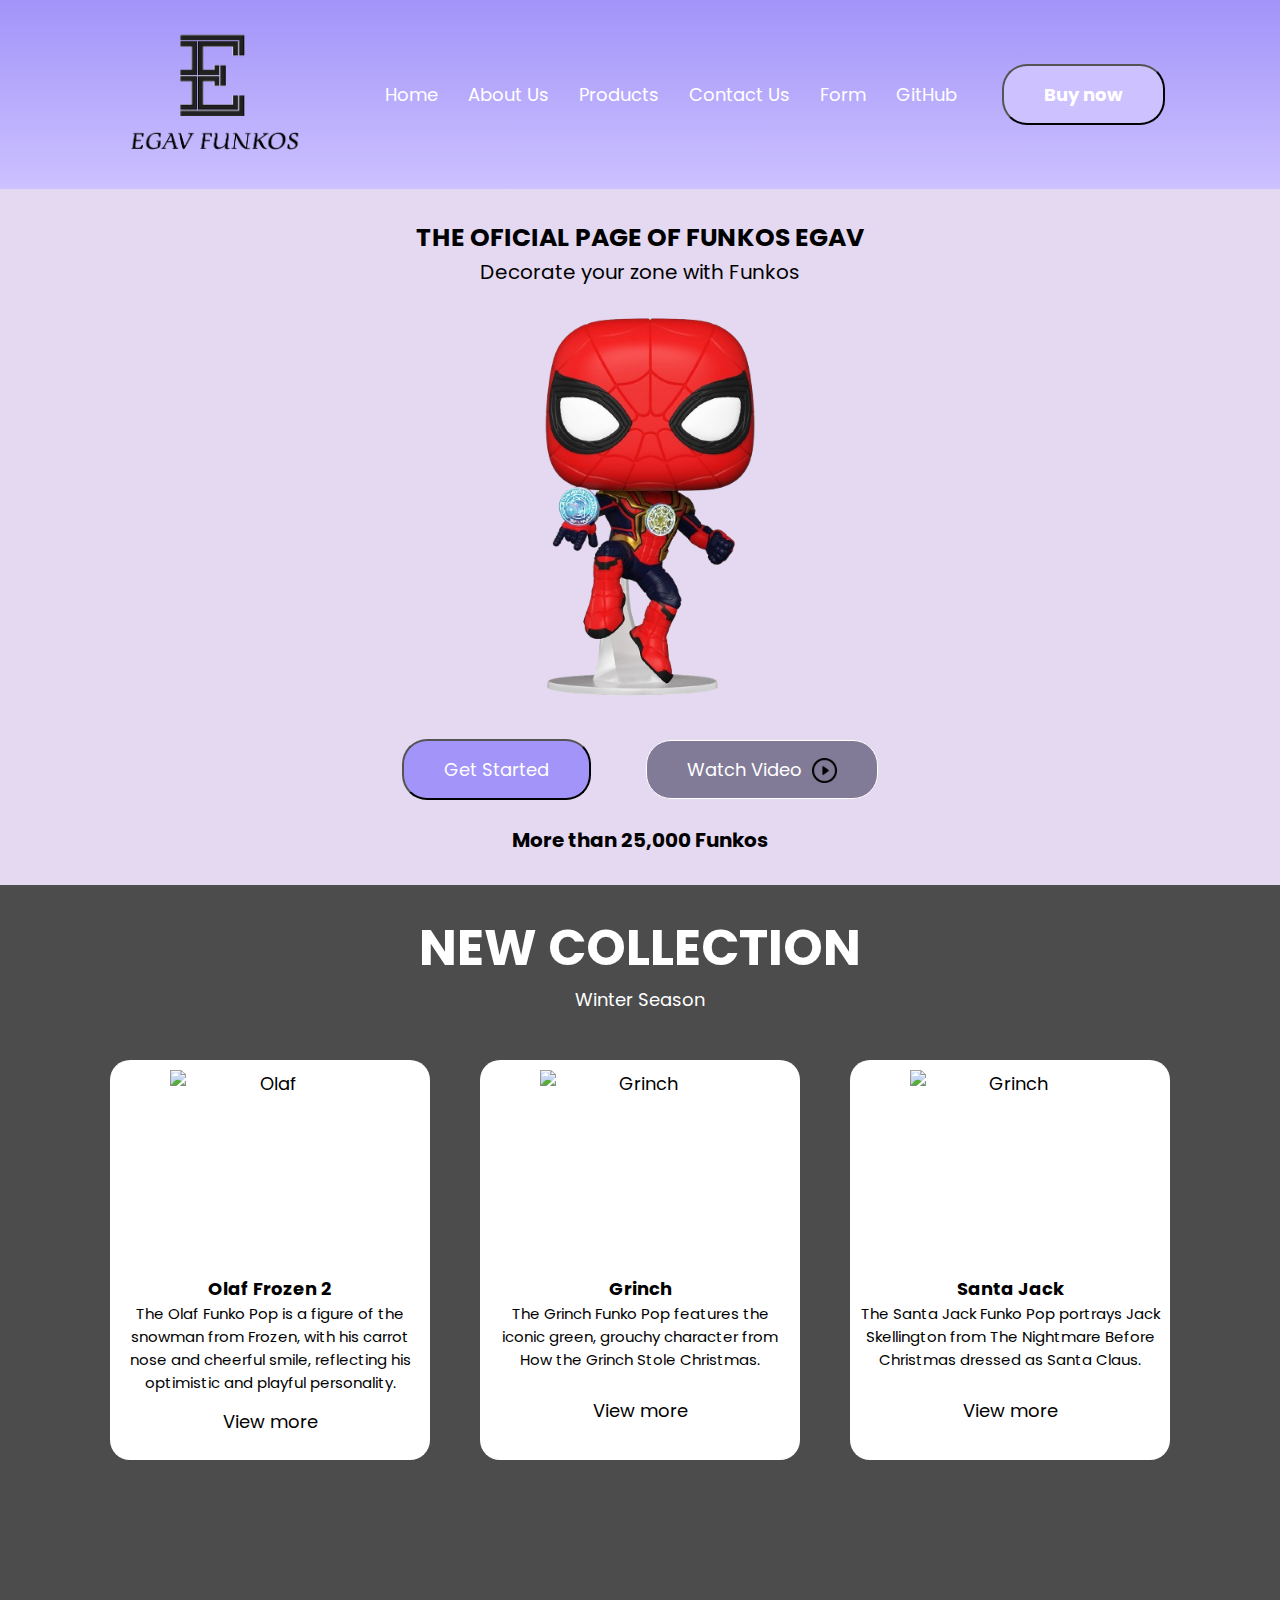
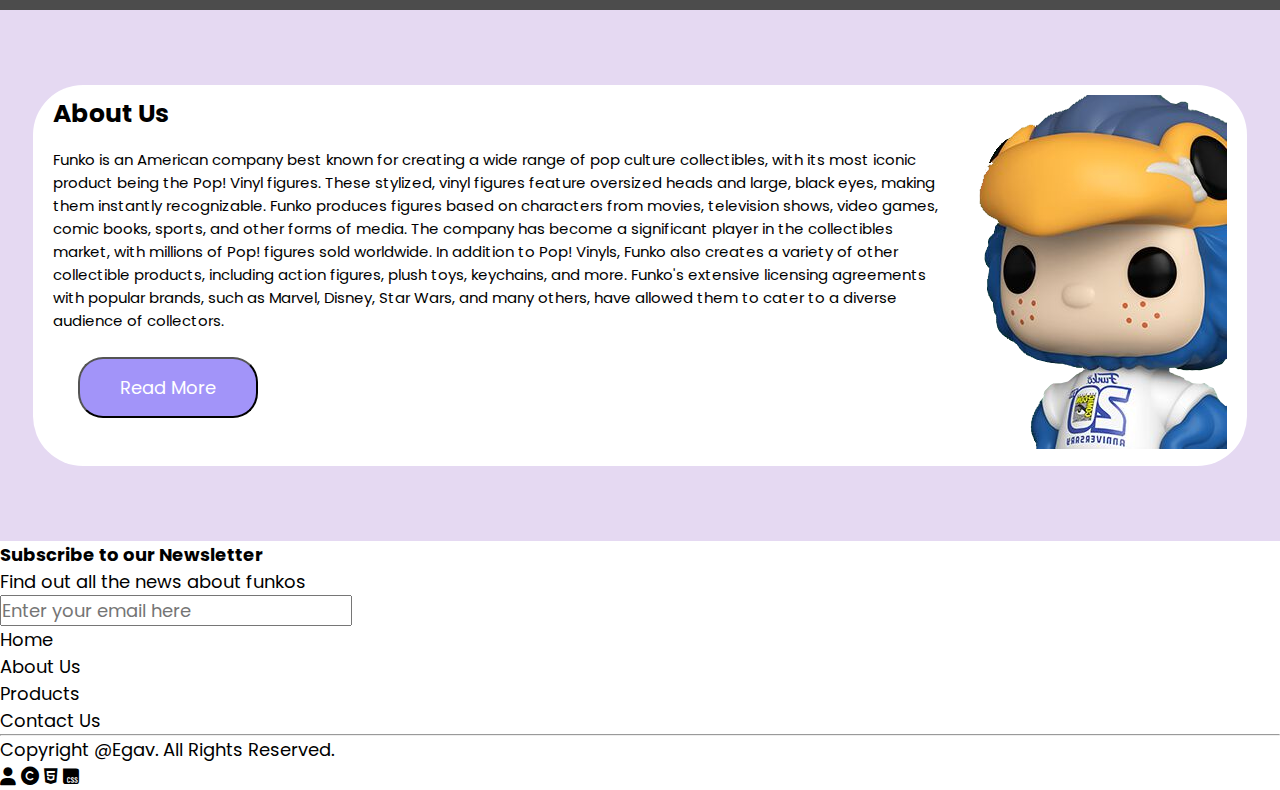
==== index.html @ 6d41daf5 "6ºEntrega" ====
<!DOCTYPE html>
<html lang="en">
<head>
    <meta charset="UTF-8">
    <meta name="viewport" content="width=device-width, initial-scale=1.0">
    <title>Funko Pop</title>
    <link rel="stylesheet" href="css/styles.css">
    <link href="https://fonts.googleapis.com/css2?family=Poppins:wght@100;200;300;400;500;600;700&display=swap" rel="stylesheet">
    <link rel="stylesheet" href="https://cdnjs.cloudflare.com/ajax/libs/font-awesome/6.7.2/css/all.min.css" integrity="sha512-Evv84Mr4kqVGRNSgIGL/F/aIDqQb7xQ2vcrdIwxfjThSH8CSR7PBEakCr51Ck+w+/U6swU2Im1vVX0SVk9ABhg==" crossorigin="anonymous" referrerpolicy="no-referrer"/>
</head>
<body>
    <nav id="navegador">
        <img src="images/Logo_Egav.png" alt="LogoFunko">
        <div class="indice_derecha">
            <li class="sections white">
                <a href="#cabecera">
                  <span>Home</span>
                  <span>
                    <i class="fa-solid fa-house violet"></i>
                  </span>
                </a>
            </li>
            
            <li class="sections white">
                <a href="#2">
                  <span>About Us</span>
                  <span>
                    <i class="fa-solid fa-users violet"></i>
                  </span>
                </a>
            </li>

            <li class="sections">
                <a href="products.html">
                  <span>Products</span>
                  <span>
                    <i class="fa-brands fa-product-hunt violet"></i>
                  </span>
                </a>
            </li>

            <li class="sections">
                <a href="#4">
                  <span>Contact Us</span>
                  <span>
                    <i class="fa-solid fa-envelope violet"></i>
                  </span>
                </a>
            </li>

            <li class="sections">
                <a href="form.html">
                  <span>Form</span>
                  <span>
                    <i class="fa-solid fa-users violet"></i>
                  </span>
                </a>
            </li>
            
            <li class="sections">
                <a href="https://github.com/ItsBrian491" target="_blank">
                  <span>GitHub</span>
                  <span>
                    <i class="fa-brands fa-github violet"></i>
                  </span>
                </a>
            </li>

            <a href="https://funko.com/" target="_blank">
                <button>Buy now</button>
            </a>
        </div>
    </nav>
    
    <header id="cabecera">
        <h1>THE OFICIAL PAGE OF FUNKOS EGAV</h1>
        <p>Decorate your zone with Funkos</p>
        <img  class="spiderman" src="images/spiderman.png" alt="spiderman">
        <br>
        <button class="btn1">Get Started</button>
        <a href="https://www.youtube.com/watch?v=dHX5CDsuHPo" target="_blank">
        <button class="btn2">
            Watch Video<img src="images/Play_Buttom.png" alt="Play_Buttom">
        </button>
        </a>
        <h2>More than 25,000 Funkos</h2>
    </header>

    <article class="articulo">
        <div class="text_center">
            <h2>NEW COLLECTION</h2>
            <p>Winter Season</p>
        </div>

        <div class="allFunkos">
            <div class="funkos">
                <img src="images/olaf.png" alt="Olaf">
                <h3>Olaf Frozen 2</h3>
                <p class="description">
                    The Olaf Funko Pop is a figure of the snowman 
                    from Frozen, with his carrot nose and cheerful 
                    smile, reflecting his optimistic and playful 
                    personality.
                </p>
                <p class="view_more">View more</p>
            </div>
            <div class="funkos">
                <img src="images/grinch.png" alt="Grinch">
                <h3>Grinch</h3>
                <p class="description">
                    The Grinch Funko Pop features the iconic green, 
                    grouchy character from How the Grinch Stole 
                    Christmas.
                </p>
                <p class="view_more">View more</p>
            </div>
            <div class="funkos">
                <img src="images/santa_jack.png" alt="Grinch">
                <h3>Santa Jack</h3>
                <p class="description">
                    The Santa Jack Funko Pop portrays Jack Skellington 
                    from The Nightmare Before Christmas dressed as Santa Claus.
                </p>
                <p class="view_more">View more</p>
            </div>
        </div>
        <video muted autoplay loop id="background-video">
            <source src="images/Funko Fusion - Official Teaser Trailer.mp4" 
            type="video/mp4">
            Tu navegador no es compatible con este vídeo
        </video>
        <div class="dark"></div>
    </article>

    <article class="about_us" id="2">
        <div class="background">
            <div class="about_us_left">
                <h2>About Us</h2>
                <p>
                    Funko is an American company best known for creating a
                    wide range of pop culture collectibles, with its 
                    most iconic product being the Pop! Vinyl figures. 
                    These stylized, vinyl figures feature oversized 
                    heads and large, black eyes, making them instantly
                    recognizable. Funko produces figures based on 
                    characters from movies, television shows, video 
                    games, comic books, sports, and other forms of 
                    media. The company has become a significant player 
                    in the collectibles market, with millions of Pop! 
                    figures sold worldwide. In addition to Pop! Vinyls, 
                    Funko also creates a variety of other collectible 
                    products, including action figures, plush toys, 
                    keychains, and more. Funko's extensive licensing 
                    agreements with popular brands, such as Marvel, 
                    Disney, Star Wars, and many others, have allowed 
                    them to cater to a diverse audience of collectors.
                </p>

                <a href="https://funko.com/funko-about-us/funko-about-us-landing.html" target="_blank">
                    <button class="btn1">Read More</button>
                </a>
            </div>

            <div class="about_us_right">
                <img src="images/funko1.png">
            </div>
        
    </article>

    <footer>
        <h2>Subscribe to our Newsletter</h2>
        <p>Find out all the news about funkos</p>
        <form>
            <input type="email" placeholder="Enter your email here">
        </form>
        <div>
            <li>Home</li>
            <li>About Us</li>
            <li>Products</li>
            <li>Contact Us</li>
        </div>
        <hr>
        <p>Copyright @Egav. All Rights Reserved.</p>
        <i class="fa-solid fa-user"></i>
        
        <i class="fa-solid fa-copyright"></i>
        <i class="fa-brands fa-html5"></i>
        <i class="fa-brands fa-css"></i>
        
        
    </footer>
</body>
</html>

<!--https://webdesign.tutsplus.com/es/how-to-create-different-css-hover-effects-from-scratch--cms-34222t-->
---- css/styles.css ----
*{
    margin: 0;
    padding: 0;
    box-sizing: border-box;
    font-family: 'Poppins', sans-serif;
    font-size: 18px;
}

html {
    scroll-behavior: smooth;
}


#navegador {
    display: flex;
    align-items: center;
    justify-content: space-between;
    background: linear-gradient(#A294F9, #CDC1FF);
    width: 100%;
    padding: 15px;
    color: white;
}

.violet {
    color: #7b69f3;
}

#navegador a span:first-child {
    display: inline-block;
    padding: 5px;
  }

#navegador a {
    display: block;
    position: relative;
    overflow: hidden;
    color: white;
    }

#navegador a span:last-child {
    position: absolute;
    top: 0;
    right: 0;
    bottom: 0;
    left: 0;
    display: flex;
    align-items: center;
    justify-content: center;
    transform: translateY(-100%);
  }

#navegador a span {
  transition: transform 0.4s ease-out;
}

#navegador a:hover span:first-child {
  transform: translateY(100%);
}

#navegador a:hover span:last-child {
  transform: none;
}

.sections{
    margin-right: 20px;  
}

li:hover {
    color: #E5D9F2;
    cursor: pointer;
}

nav div button {
    color: white;
    background-color: #CDC1FF;
    padding: 15px 40px;
    border-radius: 25px;
    margin-left: 20px;
    font-weight: bold;
}

nav div button:hover{
    background: none;
    cursor: pointer;
}

#navegador img {
    width: 200px;
    margin-left: 100px;
}

.indice_derecha {
    display: flex;
    margin-right: 100px;
    list-style: none;
    align-items: center;
}

.indice_derecha li {
    margin-right: 20px;
}

.indice_derecha li:last-child {
    margin-right: 0px;
}

#cabecera {
    padding-top: 30px;
    padding-bottom: 30px;
    text-align: center;
    background: #E5D9F2;
}

#cabecera h1 {
    font-size: 25px;
    font-weight: bold;
}

#cabecera p {
    font-size: 20px;
}

.spiderman {
    width: 400px;
    margin-top: 20px;
}

.btn1 {
    text-align: center;
    color:white;
    background-color: #A294F9;
    padding: 15px 40px;
    border-radius: 25px;
    margin: 25px;
}

.btn2 {
    text-align: center;
    color:white;
    background: none;
    padding: 15px 40px;
    border-radius: 25px;
    margin: 25px;
    border: 1px solid white;
    background-color: #2f2b498a;
}

.btn2 img {
    width: 25px;
    margin-left: 10px;
    vertical-align: middle;
}

.btn1:hover {
    background: none;
    cursor: pointer;
}

.btn2:hover {
    cursor: pointer;
    background: #A294F9;
}

#cabecera h2 {
    font-size: 20px;
}

.articulo {
    padding-top: 150px;
    padding-bottom: 150px;
    position: relative;
    width: 100%;
    height: 100%;
}

.text_center {
    text-align: center;
    margin-top: 25px;
    color: white;
    position: absolute;
    top: 0;
    right: 0;
    left: 0;
}

.articulo div:first-child h2 {
    font-size: 50px;
}

.allFunkos {
    margin-top: 25px;
    display: flex;
    justify-content: center;
    flex-wrap: wrap;
    align-items: center;
    font-size: 10px;
    text-align: center;
    gap: 50px;
    width: 100%;
}

.funkos {
    display: flex;
    flex-direction: column;
    justify-content: center;
    align-items: center;
    text-align: center;
    background-color: white;
    padding: 10px;
    border-radius: 20px;
    height: 400px;
}

.funkos img {
    width: 200px;
    height: 175px;
    margin-bottom: 30px;
}

.description {
    font-size: 15px;
    width: 300px;
}

#background-video {
    position: absolute;
    top: 0;
    left: 0;
    width: 100%;
    height: 100%;
    object-fit: cover;
    z-index: -1;
}

.dark {
    position: absolute;
    top: 0;
    left: 0;
    z-index: -2px;
    width: 100%;
    height: 100%;
    background-color: rgba(0, 0, 0, 0.7);
    z-index: -1;
}

.view_more {
    margin: auto;
}

.about_us {
    background-color: #E5D9F2;
    padding-top: 75px;
    padding-bottom: 75px;  
    display: flex;
    justify-content: center;
    align-items: center;
}

.background {
    display: flex;
    position: relative;
    background-color: white;
    padding-top: 10px;
    padding-right: 20px;
    padding-left: 20px;
    padding-bottom: 10px;
    border-radius: 50px;
}

.about_us_left {
    width: 900px;
    margin-right: 20px;
}

.about_us_left h2 {
    font-size: 25px;
    margin-bottom: 15px;
}

.about_us_left p {
    font-size: 15px;
}

.about_us_right {
   
}

@media screen and (max-width: 1200px) {
    
    *{
        font-size: 16px;
    }
    #navegador { 
        display: flex;
        flex-direction: column;
        align-items: center;
        justify-content: center;
        width: 100%;
    }

    #navegador img {
        margin-left: 0;
    }

    #navegador li {
        text-align: center;
    }

    .indice_derecha {
        margin-right: 0;
    }

    nav div button {
        padding: 15px 30px;
        margin-left: 15px;
        font-weight: bold;
    }

    #cabecera h1 {
        font-size: 20px;
    }

    #cabecera p {
        font-size: 18px;
    }
    
    .spiderman {
        width: 350px;
    }

    .btn1 {
        padding: 15px 30px;
        border-radius: 25px;
        font-size: 14px;
    }
    
    .btn2 {
        padding: 15px 30px;
        border-radius: 25px;
        font-size: 14px;
        
    }
    
    .btn2 img {
        width: 20px;
    }

    #cabecera h2 {
        font-size: 18px;
    }

    .articulo {
        padding-top: 150px;
        padding-bottom: 150px;
        position: relative;
        width: 100%;
        height: 100%;
    }
    
    .text_center {
        text-align: center;
        margin-top: 40px;
        color: white;
        position: absolute;
        top: 0;
        right: 0;
        left: 0;
    }
    
    .articulo div:first-child h2 {
        font-size: 40px;
    }
    
    
    .allFunkos {
        margin-top: 25px;
        gap: 50px;
        width: 100%;
    }
    
    .funkos img {
        width: 175px;
        height: 150px;
        margin-bottom: 30px;
    }
    
    .description {
        font-size: 13px;
        width: 300px;
    }

    .articulo h3 {
        font-size: 13px;
    }
    
  }

@media screen and (max-width: 600px) {
    *{
        font-size: 14px;
    } 

    #navegador img {
        margin-left: 0;
    }

    .indice_derecha {
        display: flex;
        flex-direction: column;
        align-items: center;
        text-align: center;
        width: 100%;
    }

    .indice_derecha li {
        margin-right: 0;
        margin-bottom: 10px;
    }

    nav div button {
        padding: 15px 25px;
        margin-left: 0;
        margin-top: 5px;
        font-weight: bold;
    }

    #cabecera h1 {
        font-size: 18px;
    }

    #cabecera p {
        font-size: 16px;
    }
    
    .spiderman {
        width: 300px;
    }

    .btn1 {
        padding: 15px 25px;
        border-radius: 25px;
        font-size: 13px;
    }
    
    .btn2 {
        padding: 15px 25px;
        border-radius: 25px;
        font-size: 13px;
        
    }
    
    .btn2 img {
        width: 18px;
    }

    #cabecera h2 {
        font-size: 16px;
    }

    .description {
        font-size: 12px;
        width: 300px;
    }

    .articulo h3 {
        font-size: 12px;
    }

    .articulo div:first-child h2 {
        font-size: 30px;
    }
   }
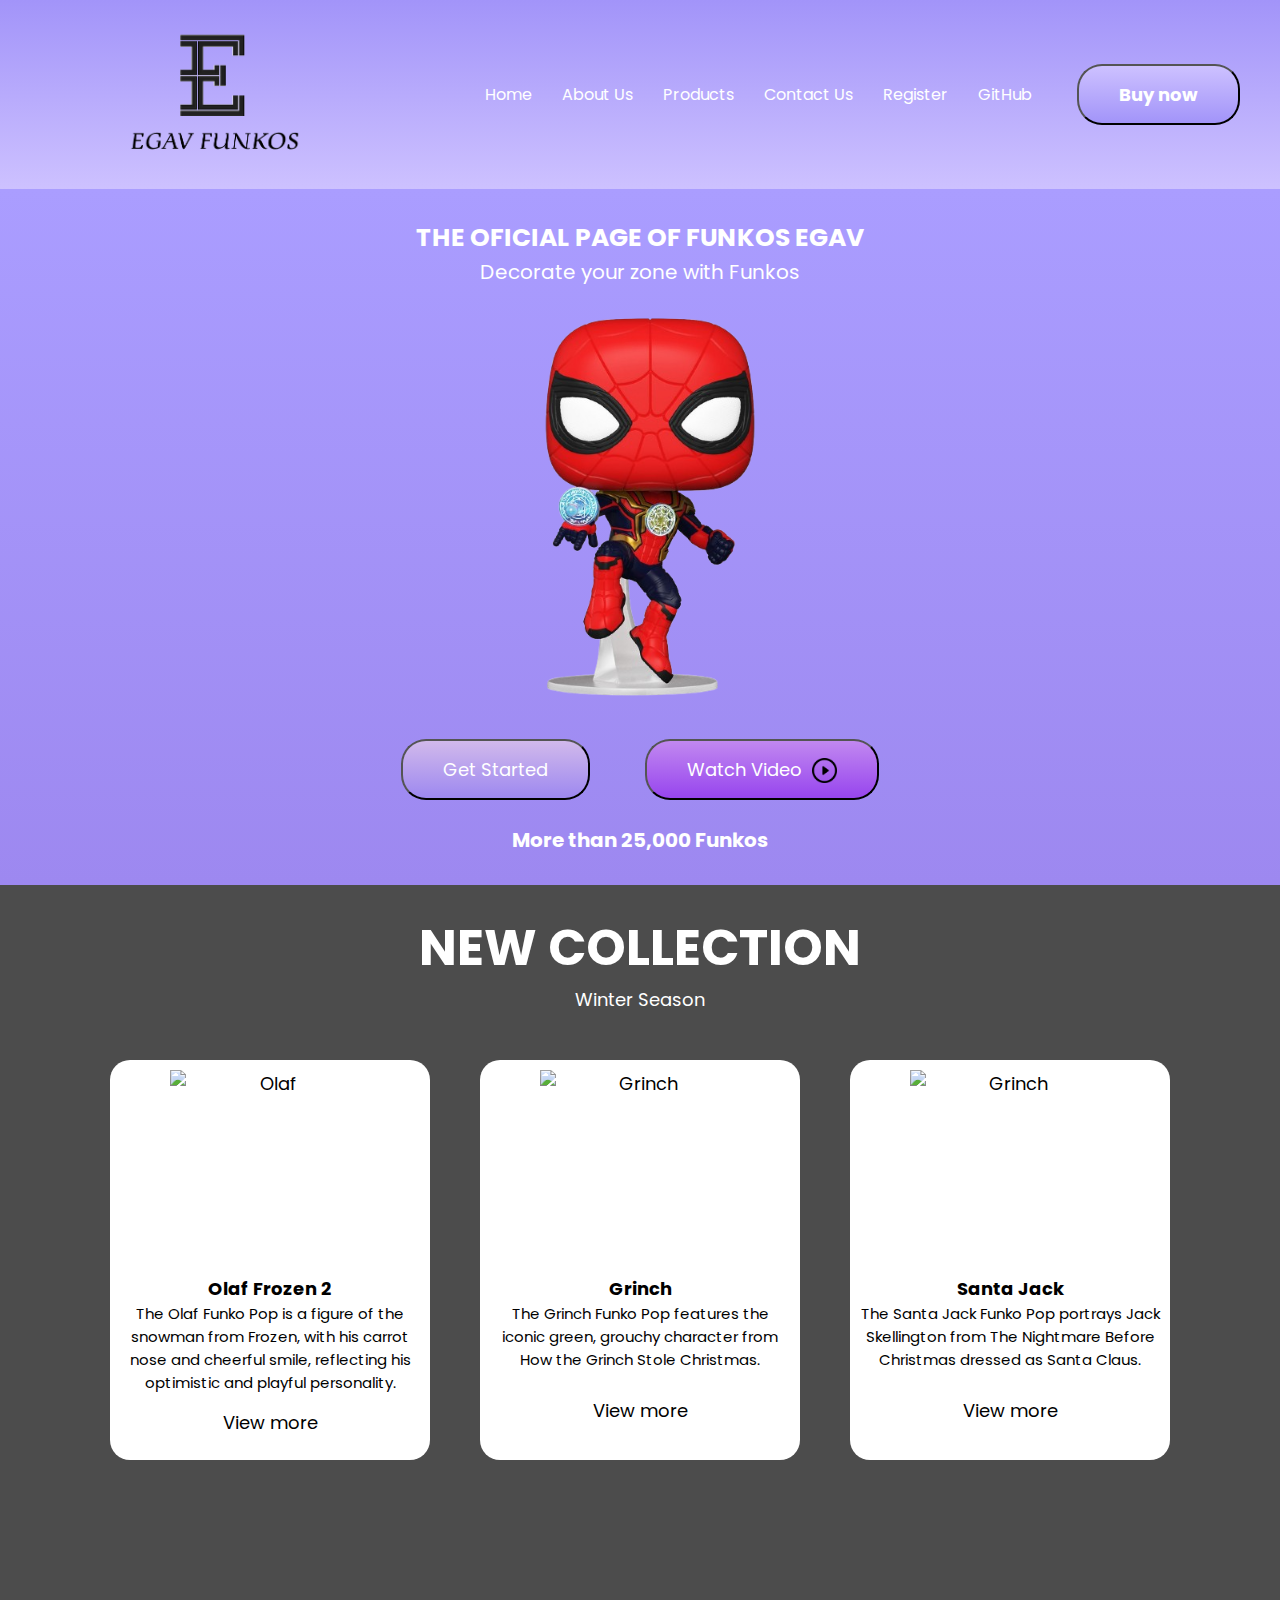
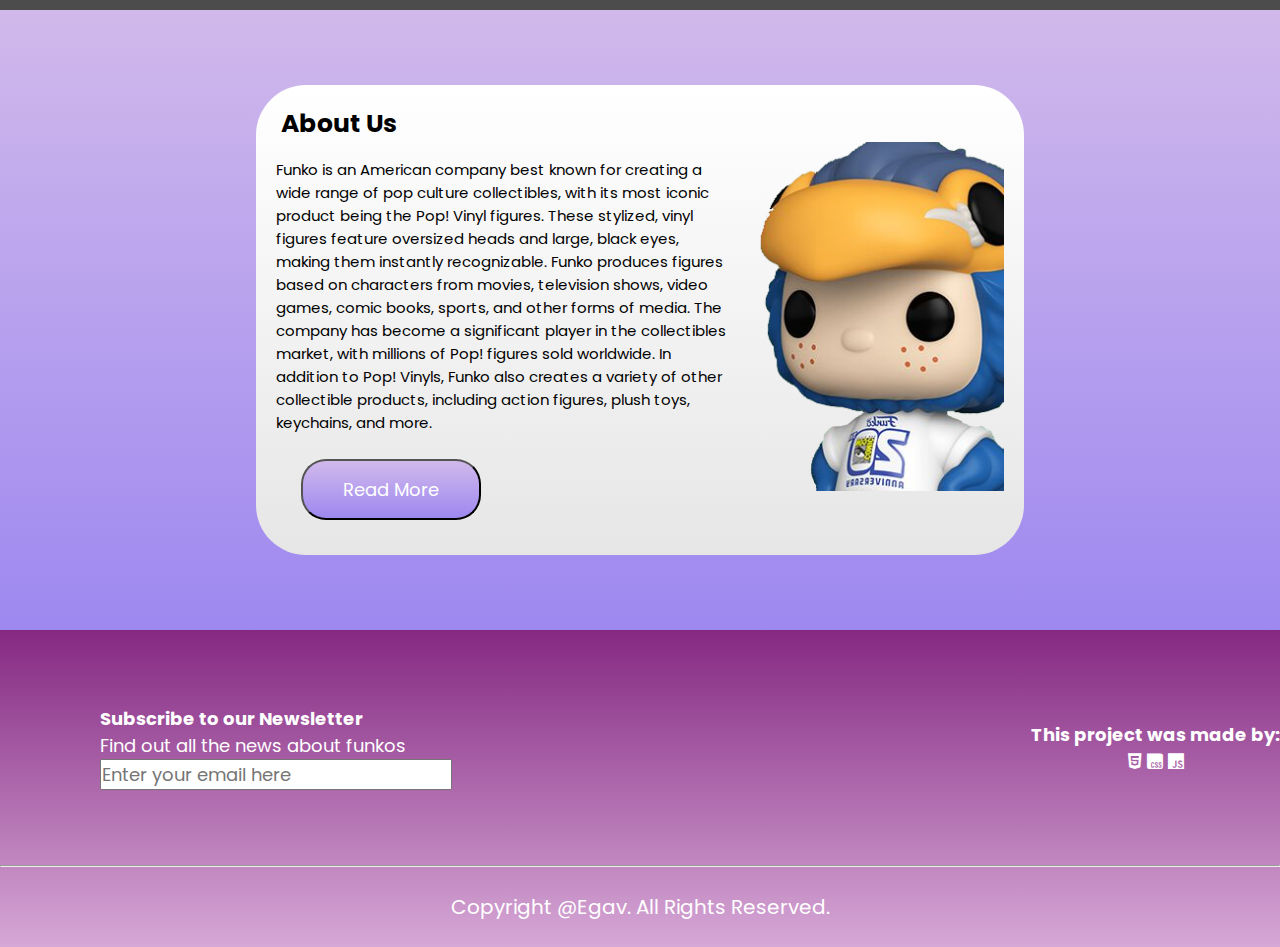
==== commit 926e1423: "8º Entrega" ====
--- a/index.html
+++ b/index.html
@@ -21,7 +21,7 @@
                 </a>
             </li>
             
-            <li class="sections white">
+            <li class="sections">
                 <a href="#2">
                   <span>About Us</span>
                   <span>
@@ -50,7 +50,7 @@
 
             <li class="sections">
                 <a href="form.html">
-                  <span>Form</span>
+                  <span>Register</span>
                   <span>
                     <i class="fa-solid fa-users violet"></i>
                   </span>
@@ -150,10 +150,7 @@
                     figures sold worldwide. In addition to Pop! Vinyls, 
                     Funko also creates a variety of other collectible 
                     products, including action figures, plush toys, 
-                    keychains, and more. Funko's extensive licensing 
-                    agreements with popular brands, such as Marvel, 
-                    Disney, Star Wars, and many others, have allowed 
-                    them to cater to a diverse audience of collectors.
+                    keychains, and more.
                 </p>
 
                 <a href="https://funko.com/funko-about-us/funko-about-us-landing.html" target="_blank">
@@ -163,33 +160,35 @@
 
             <div class="about_us_right">
                 <img src="images/funko1.png">
-            </div>
+            </div>   
+    </article>
+
+    <article class="ownFunko">
         
     </article>
 
-    <footer>
-        <h2>Subscribe to our Newsletter</h2>
-        <p>Find out all the news about funkos</p>
-        <form>
-            <input type="email" placeholder="Enter your email here">
-        </form>
-        <div>
-            <li>Home</li>
-            <li>About Us</li>
-            <li>Products</li>
-            <li>Contact Us</li>
+    <footer id="pie_pagina">
+        <div class="newsletter">
+            <div class="pie_pagina_izquierda">
+                <h2>Subscribe to our Newsletter</h2>
+                <p>Find out all the news about funkos</p>
+                <form>
+                    <input type="email" placeholder="Enter your email here">
+                </form>
+            </div>
+            <div>
+                <h1>This project was made by:</h1>
+                <div class="icons">
+                    <i class="fa-brands fa-html5"></i>
+                    <i class="fa-brands fa-css"></i>
+                    <i class="fa-brands fa-js"></i>
+                </div>
+                
+            </div>
         </div>
         <hr>
-        <p>Copyright @Egav. All Rights Reserved.</p>
-        <i class="fa-solid fa-user"></i>
-        
-        <i class="fa-solid fa-copyright"></i>
-        <i class="fa-brands fa-html5"></i>
-        <i class="fa-brands fa-css"></i>
-        
-        
+        <p class="copy">Copyright @Egav. All Rights Reserved.</p>
     </footer>
+    <script src="js/script.js"></script>
 </body>
 </html>
-
-<!--https://webdesign.tutsplus.com/es/how-to-create-different-css-hover-effects-from-scratch--cms-34222t-->--- a/css/styles.css
+++ b/css/styles.css
@@ -21,6 +21,10 @@
     color: white;
 }
 
+#navegador span{
+    font-size: 16px;
+}
+
 .violet {
     color: #7b69f3;
 }
@@ -66,13 +70,14 @@
 }
 
 li:hover {
-    color: #E5D9F2;
+    color: #A294F9;
     cursor: pointer;
+    
 }
 
 nav div button {
     color: white;
-    background-color: #CDC1FF;
+    background: linear-gradient(#CDC1FF, #A294F9);
     padding: 15px 40px;
     border-radius: 25px;
     margin-left: 20px;
@@ -91,7 +96,7 @@
 
 .indice_derecha {
     display: flex;
-    margin-right: 100px;
+    margin-right: 25px;
     list-style: none;
     align-items: center;
 }
@@ -106,9 +111,10 @@
 
 #cabecera {
     padding-top: 30px;
+    color: white;
     padding-bottom: 30px;
     text-align: center;
-    background: #E5D9F2;
+    background: linear-gradient(#aa9dff, #9d88f0);
 }
 
 #cabecera h1 {
@@ -128,7 +134,7 @@
 .btn1 {
     text-align: center;
     color:white;
-    background-color: #A294F9;
+    background: linear-gradient(#d1b9eb, #9d88f0);
     padding: 15px 40px;
     border-radius: 25px;
     margin: 25px;
@@ -137,12 +143,10 @@
 .btn2 {
     text-align: center;
     color:white;
-    background: none;
     padding: 15px 40px;
     border-radius: 25px;
     margin: 25px;
-    border: 1px solid white;
-    background-color: #2f2b498a;
+    background: linear-gradient(#c188f0, #9745ee);
 }
 
 .btn2 img {
@@ -152,7 +156,7 @@
 }
 
 .btn1:hover {
-    background: none;
+    background: linear-gradient(#9d88f0, #d1b9eb);
     cursor: pointer;
 }
 
@@ -248,41 +252,77 @@
 }
 
 .about_us {
-    background-color: #E5D9F2;
+    background: linear-gradient(#d1b9eb, #9d88f0);
     padding-top: 75px;
     padding-bottom: 75px;  
     display: flex;
     justify-content: center;
     align-items: center;
+    
 }
 
 .background {
     display: flex;
     position: relative;
-    background-color: white;
+    background: linear-gradient(#ffffff, #e6e6e6);
     padding-top: 10px;
     padding-right: 20px;
     padding-left: 20px;
     padding-bottom: 10px;
     border-radius: 50px;
+    justify-content: space-between;
+    width: 60%;
+    align-items: center;
 }
 
 .about_us_left {
-    width: 900px;
+    width: 1000px;
     margin-right: 20px;
 }
 
 .about_us_left h2 {
     font-size: 25px;
     margin-bottom: 15px;
+    margin-top: 10px;
+    margin-left: 5px;
 }
 
 .about_us_left p {
-    font-size: 15px;
-}
-
-.about_us_right {
-   
+    font-size: 15px; 
+}
+
+.about_us img{
+    width: 250px;
+}
+
+#pie_pagina {
+    background: linear-gradient(#852982, #d6a8d6);
+    color: white;
+}
+
+.pie_pagina_izquierda {
+    margin-left: 100px;
+}
+
+.newsletter {
+    padding-top: 75px;
+    padding-bottom: 75px;
+    display: flex;
+    justify-content: space-between;
+    align-items: center;
+}
+
+div .icons {
+    text-align: center;
+}
+
+.copy {
+    padding-top: 25px;
+    padding-bottom: 25px;
+    display:flex;
+    justify-content: center;
+    align-items: center;
+    font-size: 20px;
 }
 
 @media screen and (max-width: 1200px) {
@@ -296,6 +336,11 @@
         align-items: center;
         justify-content: center;
         width: 100%;
+    }
+
+
+    #navegador span {
+        font-size: 14px;
     }
 
     #navegador img {
@@ -392,6 +437,22 @@
     .articulo h3 {
         font-size: 13px;
     }
+
+    .background {
+        width: 80%;
+    }
+
+    .about_us_left h2 {
+        font-size: 20px;
+    }
+    
+    .about_us_left p {
+        font-size: 12px;
+    }
+
+    .about_us img{
+        width: 200px;
+    }
     
   }
 
@@ -469,6 +530,24 @@
     .articulo div:first-child h2 {
         font-size: 30px;
     }
+
+    .background {
+        width: 90%;
+    }
+
+    .about_us_left h2 {
+        font-size: 20px;
+    }
+    
+    .about_us_left p {
+        font-size: 10px;
+    }
+
+    .about_us img{
+        width: 150px;
+    }
+
+
    }
 
 
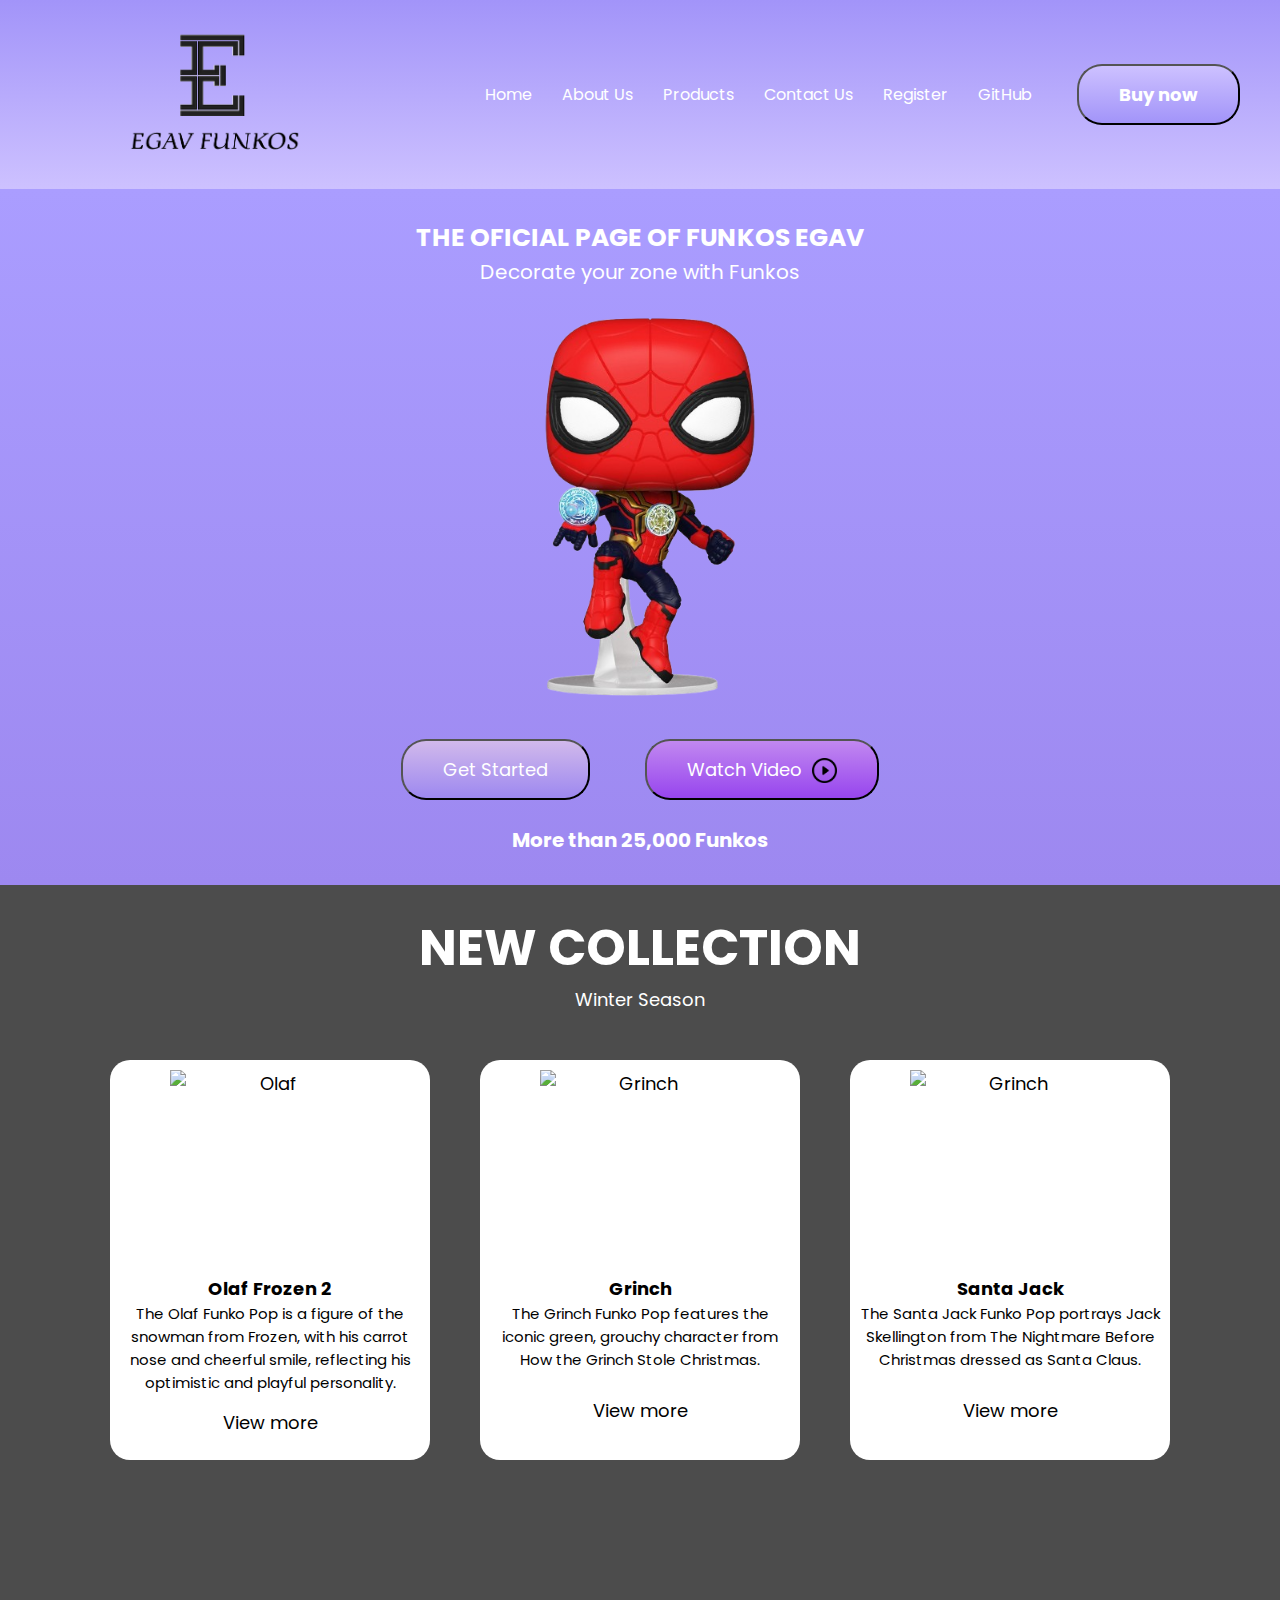
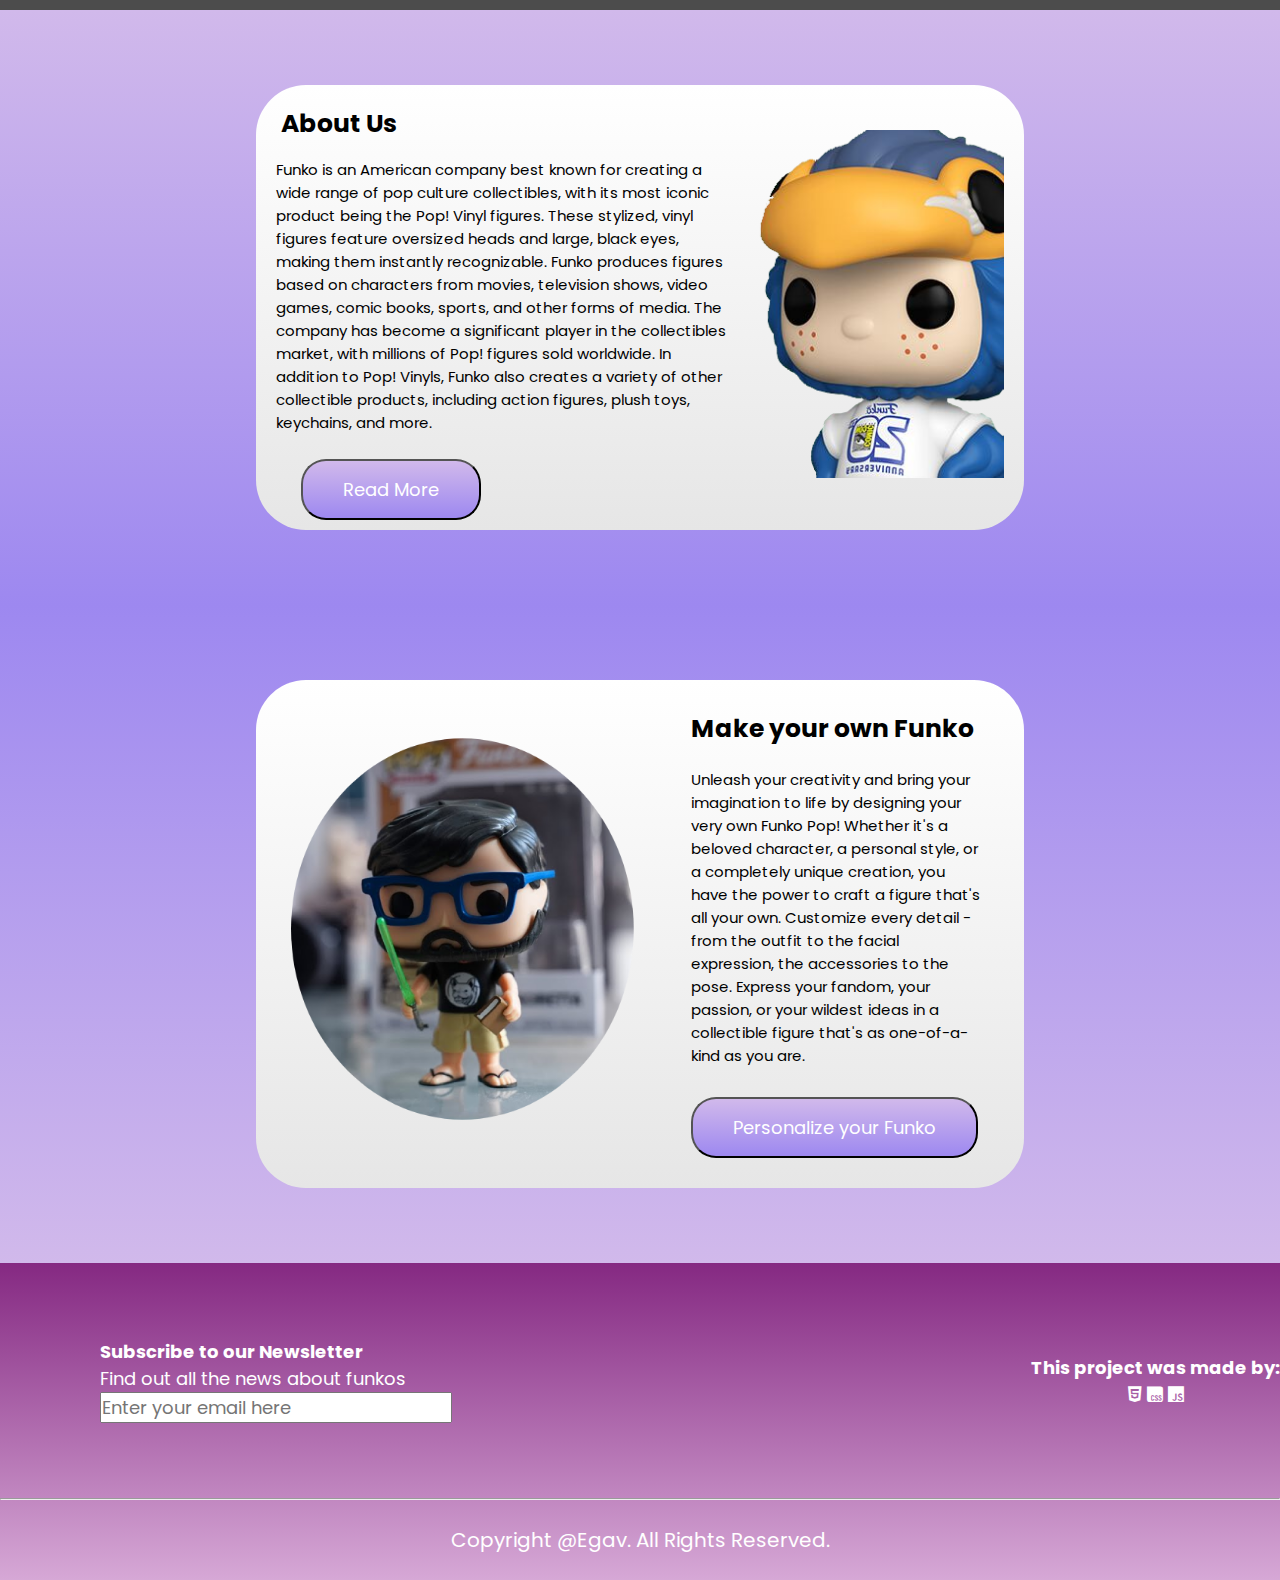
==== commit b2685548: "9º Entrega" ====
--- a/index.html
+++ b/index.html
@@ -153,9 +153,11 @@
                     keychains, and more.
                 </p>
 
-                <a href="https://funko.com/funko-about-us/funko-about-us-landing.html" target="_blank">
-                    <button class="btn1">Read More</button>
-                </a>
+                <div>
+                    <a href="https://funko.com/funko-about-us/funko-about-us-landing.html" target="_blank">
+                        <button class="btn3">Read More</button>
+                    </a>
+                </div>
             </div>
 
             <div class="about_us_right">
@@ -164,7 +166,27 @@
     </article>
 
     <article class="ownFunko">
-        
+        <div class="background">
+
+            <div class="ownFunko_left">
+                <img src="images/ownFunko.png">
+            </div> 
+            
+            <div class="ownFunko_right">
+                <h2>Make your own Funko</h2>
+                <p>
+                    Unleash your creativity and bring your imagination to life by designing your very own Funko Pop! 
+                    Whether it's a beloved character, a personal style, or a completely unique creation, you have the 
+                    power to craft a figure that's all your own. Customize every detail - from the outfit to the facial 
+                    expression, the accessories to the pose. Express your fandom, your passion, or your wildest ideas in 
+                    a collectible figure that's as one-of-a-kind as you are.
+                </p>
+                <div>
+                    <a href="https://funko.com/build-your-custom-pop" target="_blank">
+                        <button class="btn4">Personalize your Funko</button>
+                    </a>
+                </div>
+            </div>          
     </article>
 
     <footer id="pie_pagina">
--- a/css/styles.css
+++ b/css/styles.css
@@ -258,7 +258,6 @@
     display: flex;
     justify-content: center;
     align-items: center;
-    
 }
 
 .background {
@@ -295,6 +294,67 @@
     width: 250px;
 }
 
+.btn3 {
+    margin-top: 25px;
+    margin-left: 25px;
+    text-align: center;
+    color:white;
+    background: linear-gradient(#d1b9eb, #9d88f0);
+    padding: 15px 40px;
+    border-radius: 25px;
+}
+
+.btn3:hover {
+    background: linear-gradient(#9d88f0, #d1b9eb);
+    cursor: pointer;
+}
+
+.ownFunko {
+    background: linear-gradient( #9d88f0,#d1b9eb);
+    padding-top: 75px;
+    padding-bottom: 75px;  
+    display: flex;
+    justify-content: center;
+    align-items: center;
+}
+
+.ownFunko_right {
+    display: flex;
+    flex-direction: column;
+    justify-content: space-between;
+    margin-left: 20px;
+    height: 100%;
+    padding: 20px;
+
+}
+
+.ownFunko img{
+    width: 375px;
+}
+
+.ownFunko h2 {
+    font-size: 25px;
+    margin-bottom: 20px;
+}
+
+.ownFunko_right p {
+    font-size: 15px;
+    margin-bottom: 30px;
+}
+
+.btn4 {
+    text-align: center;
+    color:white;
+    background: linear-gradient(#d1b9eb, #9d88f0);
+    padding: 15px 40px;
+    border-radius: 25px;
+}
+
+.btn4:hover {
+    background: linear-gradient(#9d88f0, #d1b9eb);
+    cursor: pointer;
+}
+
 #pie_pagina {
     background: linear-gradient(#852982, #d6a8d6);
     color: white;
@@ -325,8 +385,8 @@
     font-size: 20px;
 }
 
+
 @media screen and (max-width: 1200px) {
-    
     *{
         font-size: 16px;
     }
@@ -453,7 +513,12 @@
     .about_us img{
         width: 200px;
     }
-    
+
+    .btn3 {
+        padding: 15px 30px;
+        border-radius: 25px;
+        font-size: 14px;
+    }   
   }
 
 @media screen and (max-width: 600px) {
@@ -547,6 +612,11 @@
         width: 150px;
     }
 
+    .btn3 {
+        padding: 15px 25px;
+        border-radius: 25px;
+        font-size: 13px;
+    }
 
    }
 
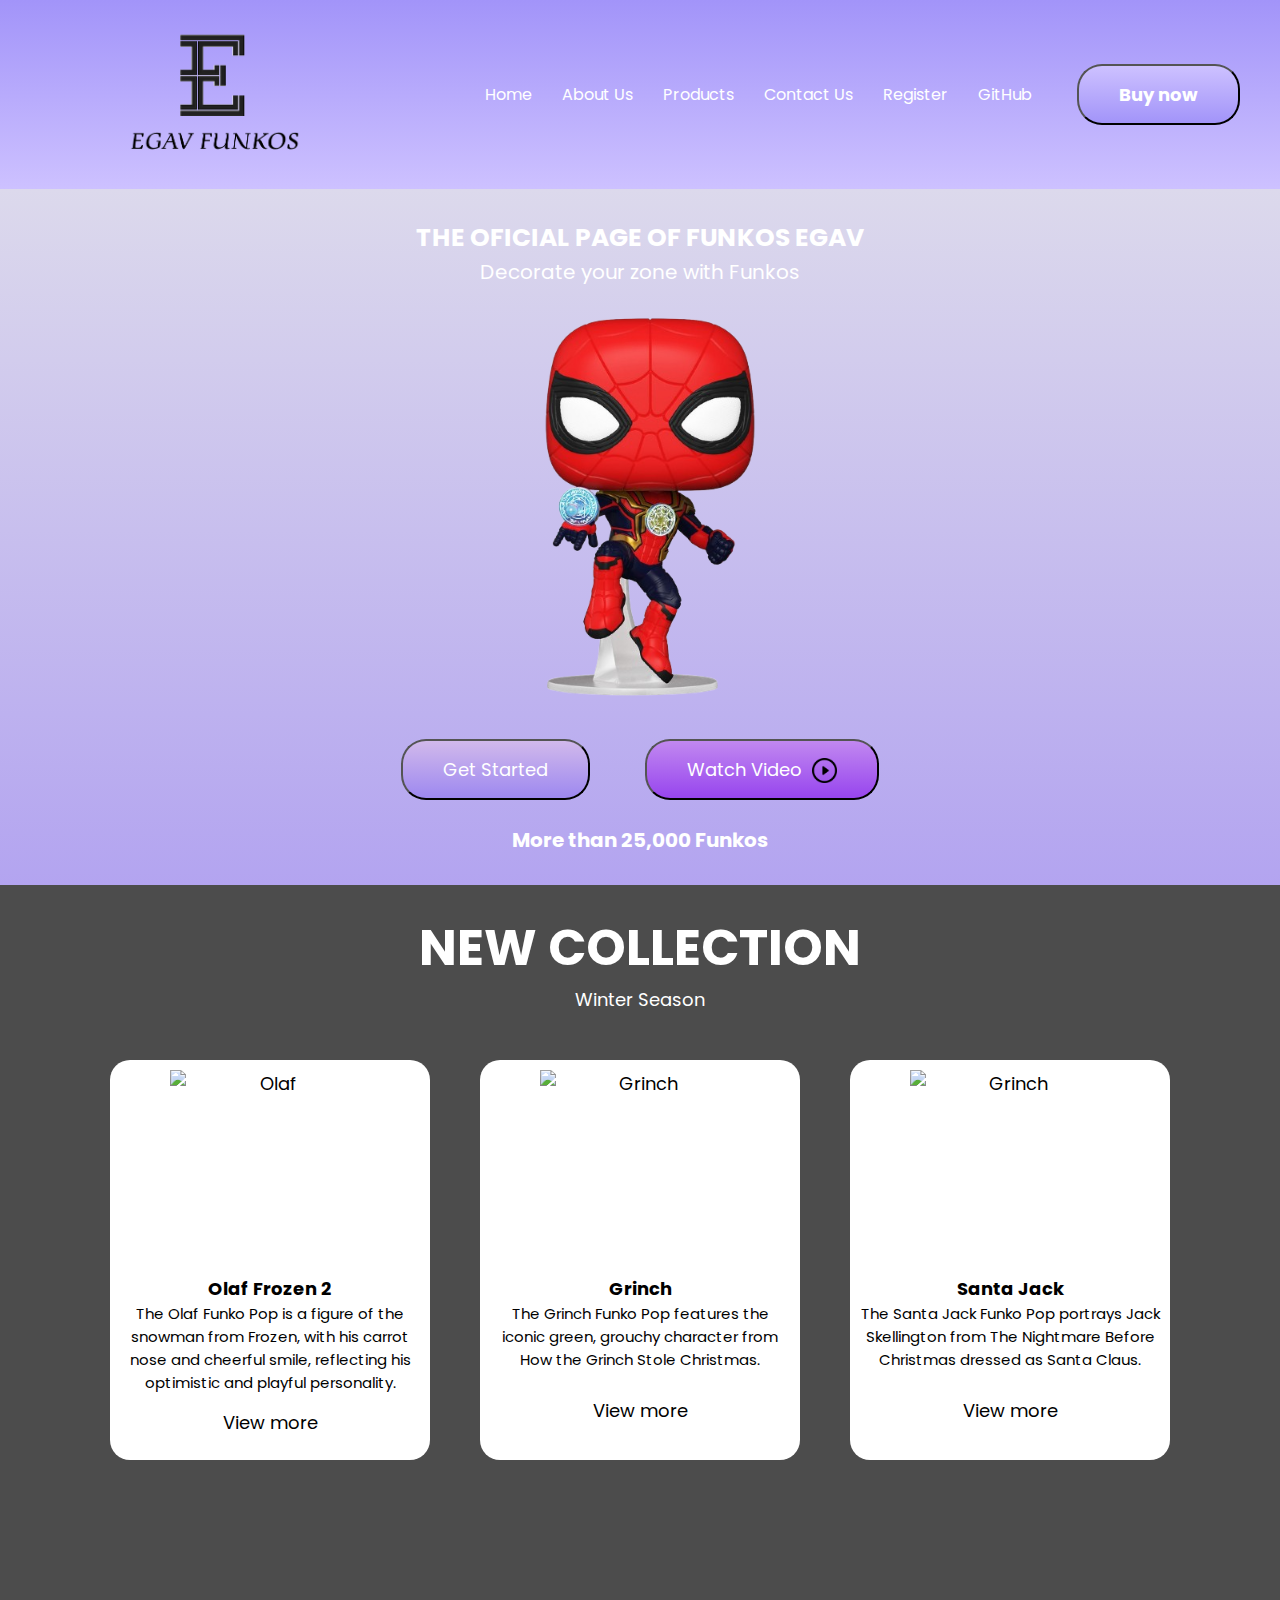
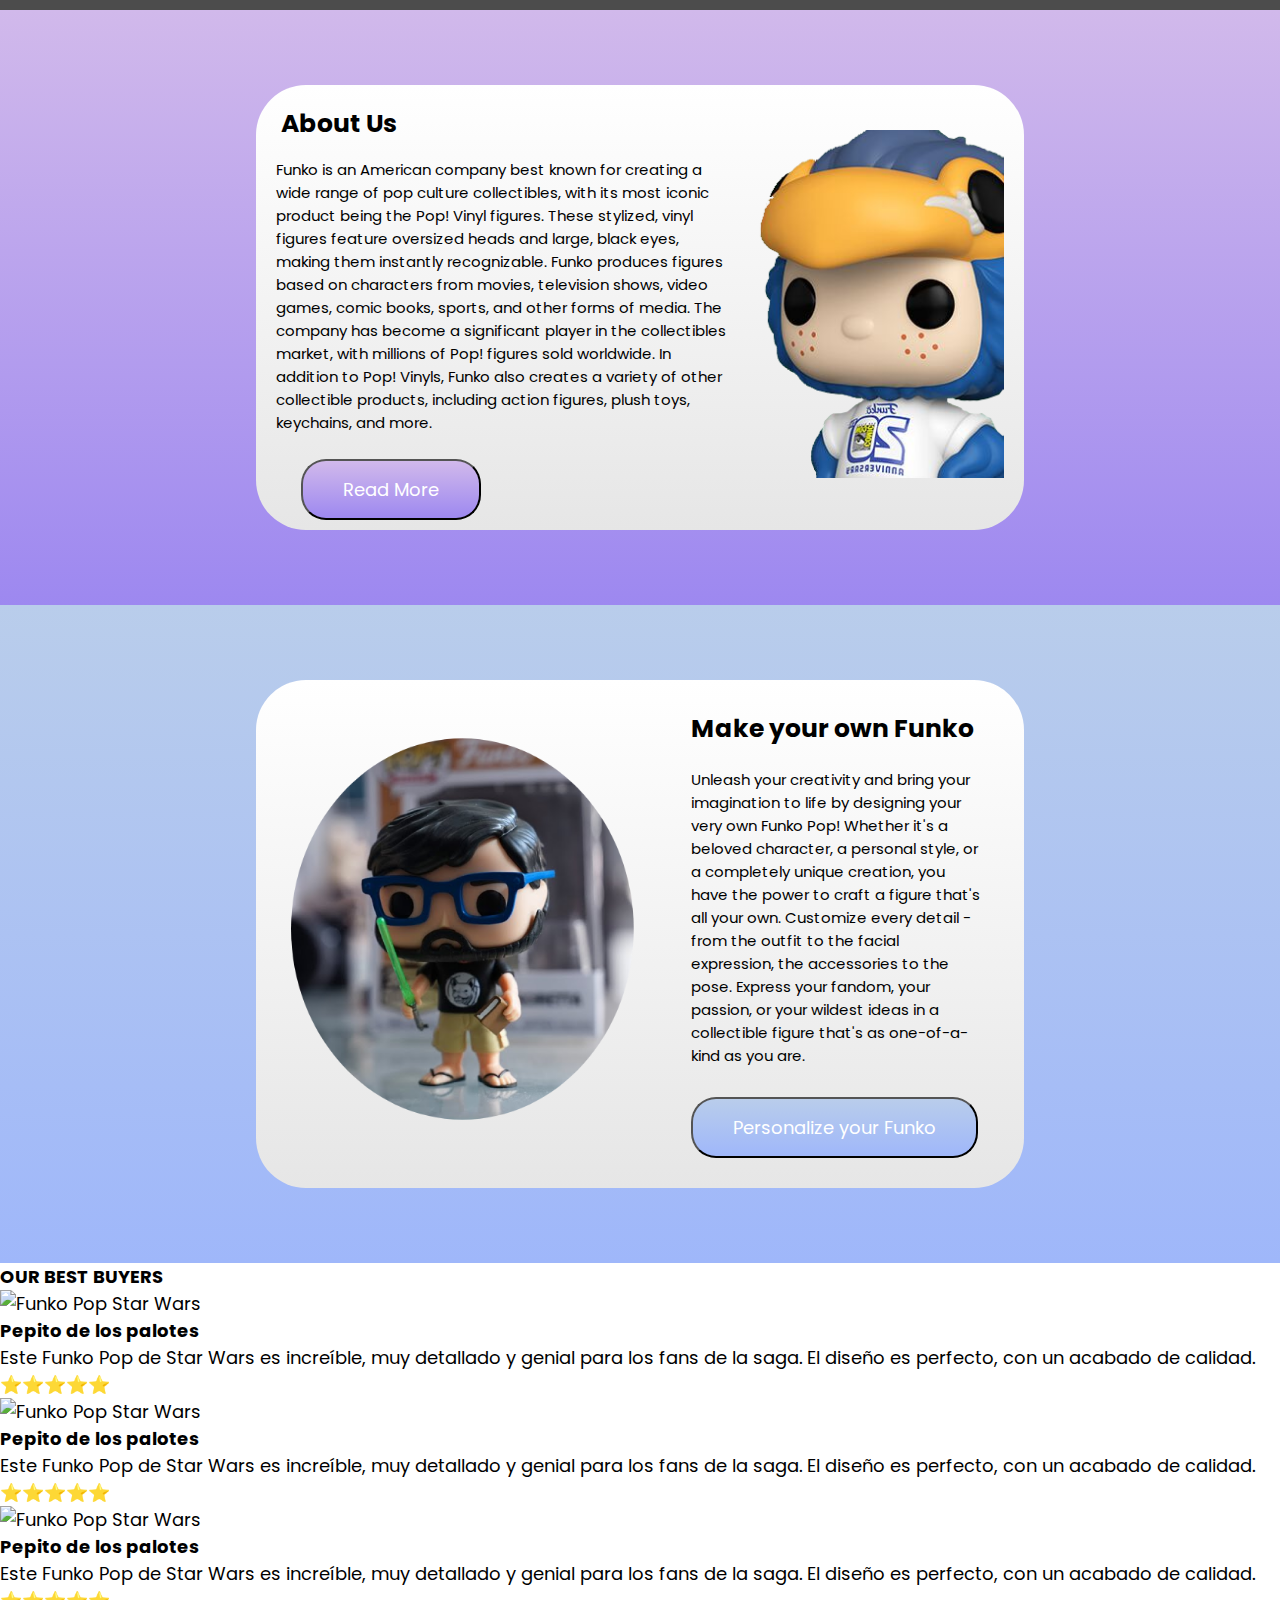
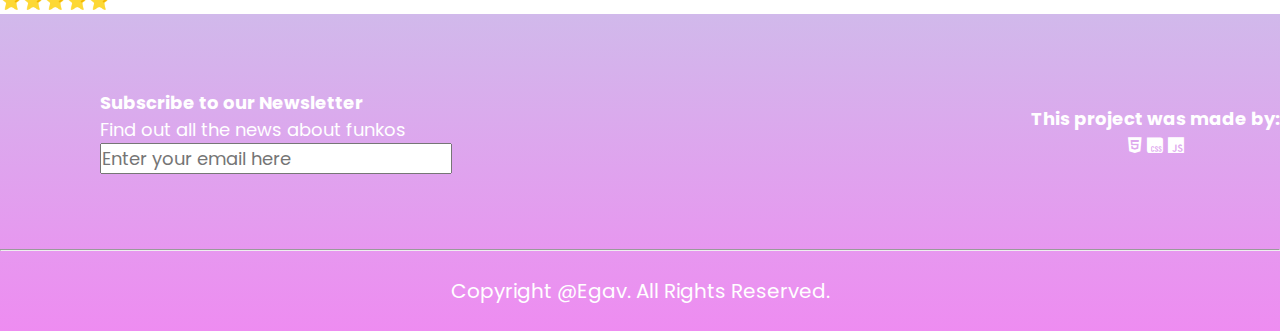
==== commit 42f5482f: "9.1º Entrega" ====
--- a/index.html
+++ b/index.html
@@ -189,6 +189,36 @@
             </div>          
     </article>
 
+    <article class="reviews">
+        <h1>OUR BEST BUYERS</h1>
+        <div class="review-section">
+            <div class="review">
+                <img src="funko1.jpg" alt="Funko Pop Star Wars">
+                <h3>Pepito de los palotes</h3>
+                <p>Este Funko Pop de Star Wars es increíble, muy detallado y genial para los fans de la saga. El diseño es perfecto, con un acabado de calidad.</p>
+                <div class="rating">
+                    <span>⭐⭐⭐⭐⭐</span>
+                </div>
+            </div>
+            <div class="review">
+                <img src="funko1.jpg" alt="Funko Pop Star Wars">
+                <h3>Pepito de los palotes</h3>
+                <p>Este Funko Pop de Star Wars es increíble, muy detallado y genial para los fans de la saga. El diseño es perfecto, con un acabado de calidad.</p>
+                <div class="rating">
+                    <span>⭐⭐⭐⭐⭐</span>
+                </div>
+            </div>
+            <div class="review">
+                <img src="funko1.jpg" alt="Funko Pop Star Wars">
+                <h3>Pepito de los palotes</h3>
+                <p>Este Funko Pop de Star Wars es increíble, muy detallado y genial para los fans de la saga. El diseño es perfecto, con un acabado de calidad.</p>
+                <div class="rating">
+                    <span>⭐⭐⭐⭐⭐</span>
+                </div>
+            </div>
+        </div>
+    </article>
+
     <footer id="pie_pagina">
         <div class="newsletter">
             <div class="pie_pagina_izquierda">
--- a/css/styles.css
+++ b/css/styles.css
@@ -114,7 +114,7 @@
     color: white;
     padding-bottom: 30px;
     text-align: center;
-    background: linear-gradient(#aa9dff, #9d88f0);
+    background: linear-gradient(#dcd9ec, #b3a4f0);
 }
 
 #cabecera h1 {
@@ -310,7 +310,7 @@
 }
 
 .ownFunko {
-    background: linear-gradient( #9d88f0,#d1b9eb);
+    background: linear-gradient( #b9cdeb,#9fb7fa);
     padding-top: 75px;
     padding-bottom: 75px;  
     display: flex;
@@ -345,18 +345,18 @@
 .btn4 {
     text-align: center;
     color:white;
-    background: linear-gradient(#d1b9eb, #9d88f0);
+    background: linear-gradient(#b9cdeb, #9fb7fa);
     padding: 15px 40px;
     border-radius: 25px;
 }
 
 .btn4:hover {
-    background: linear-gradient(#9d88f0, #d1b9eb);
+    background: linear-gradient(#8892f0, #b9c9eb);
     cursor: pointer;
 }
 
 #pie_pagina {
-    background: linear-gradient(#852982, #d6a8d6);
+    background: linear-gradient(#d1b9eb, #ee8cf1);
     color: white;
 }
 
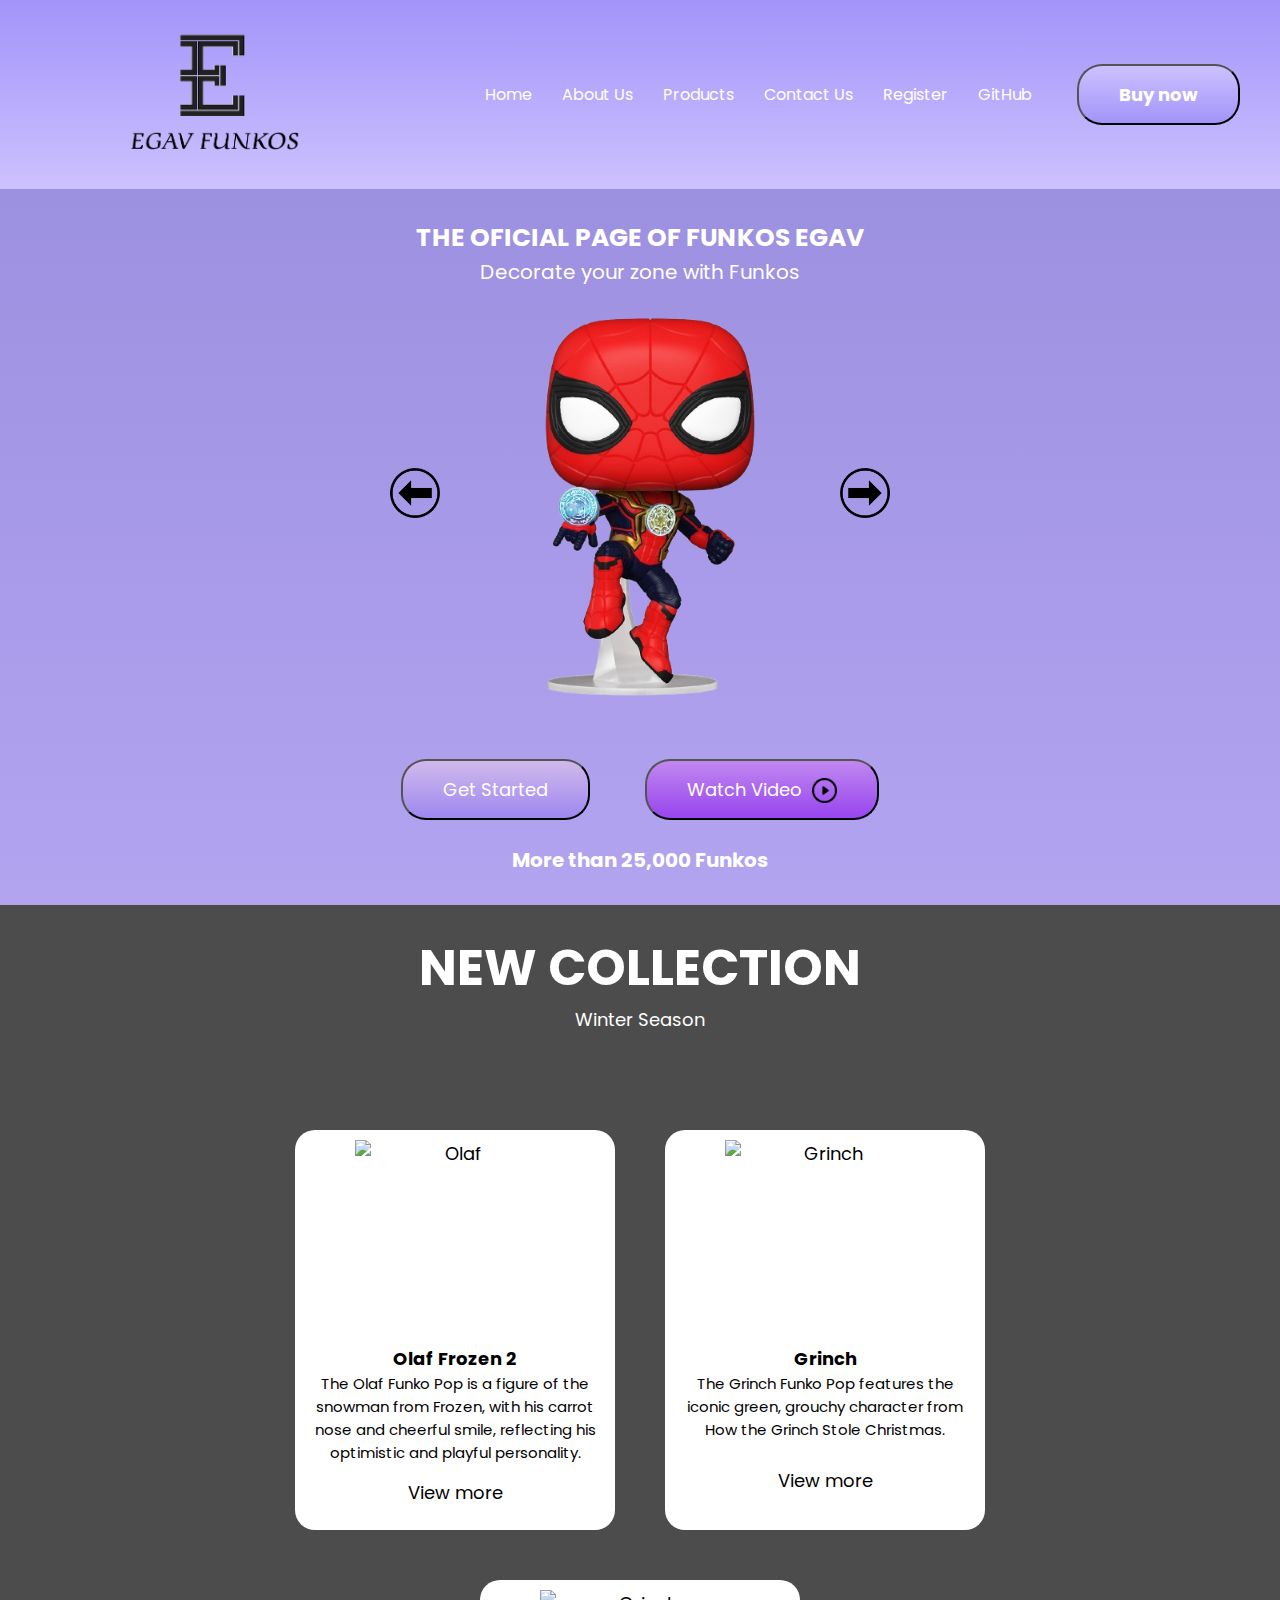
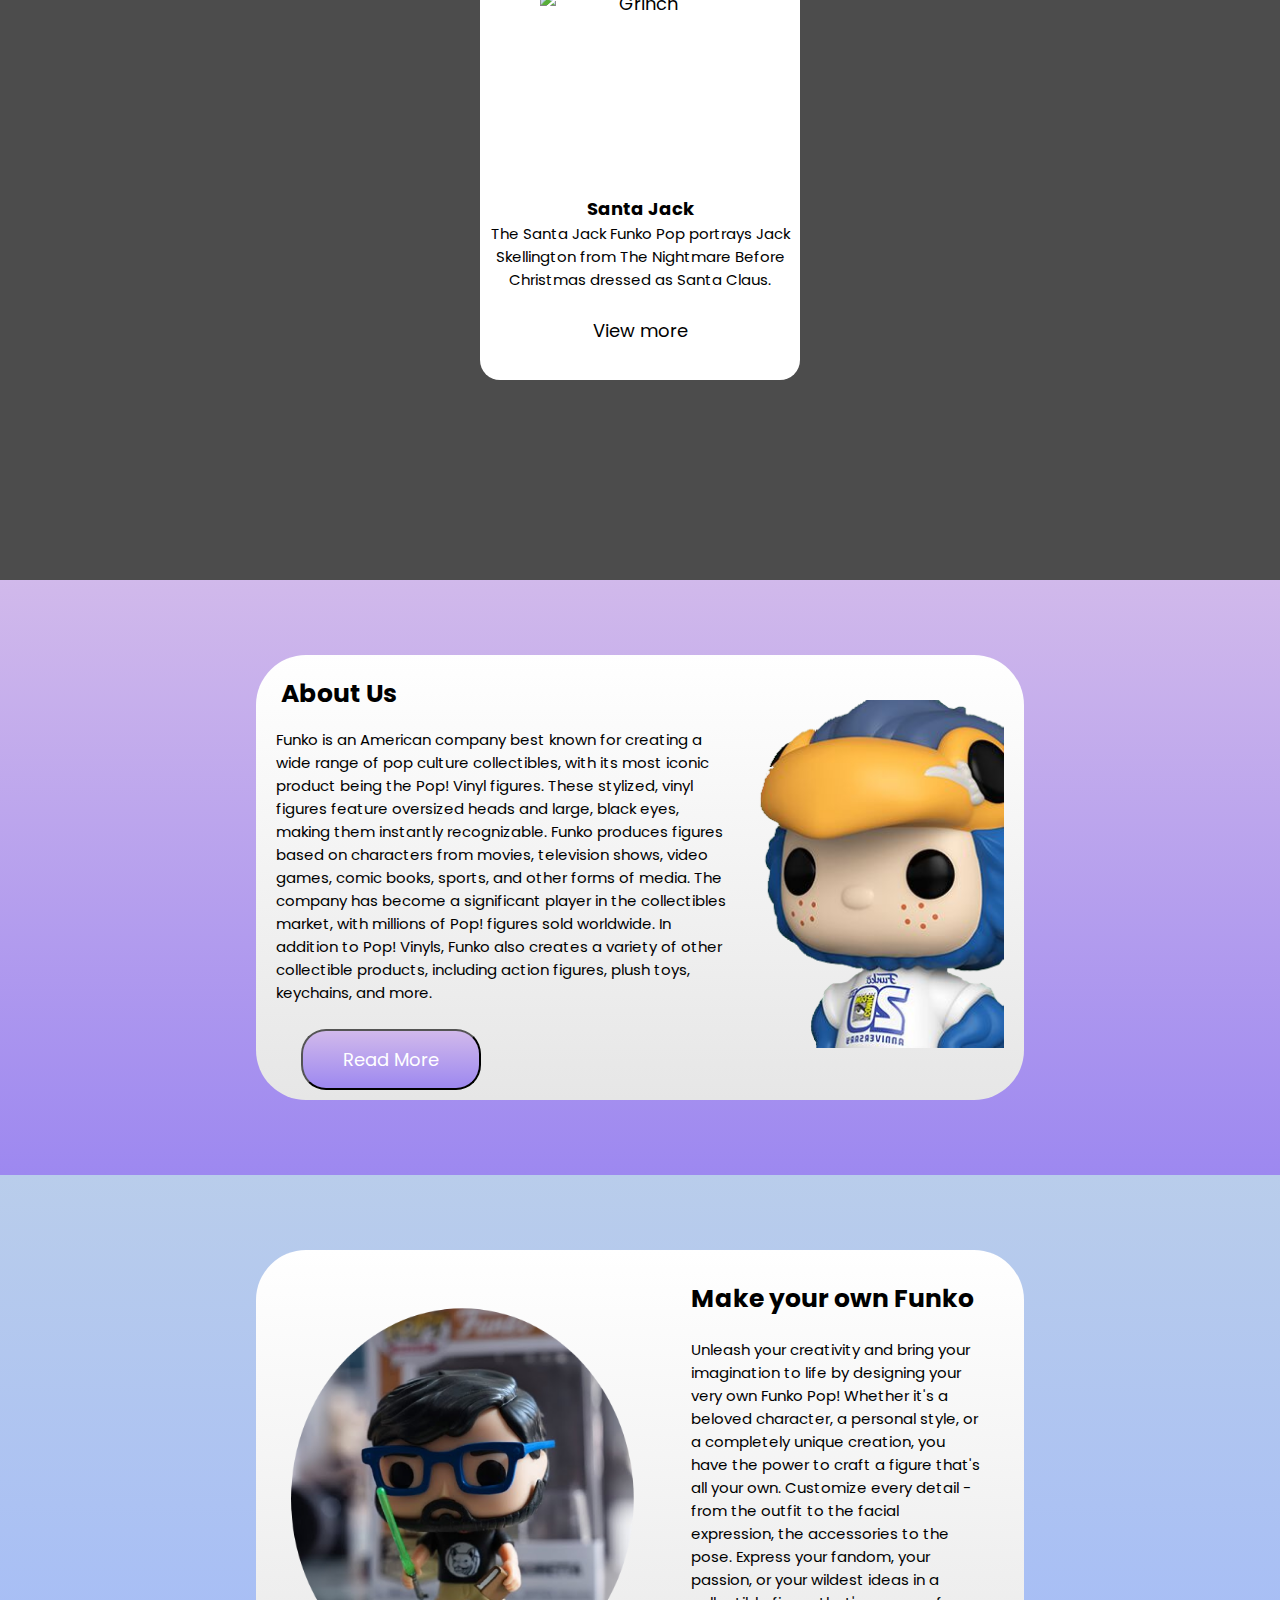
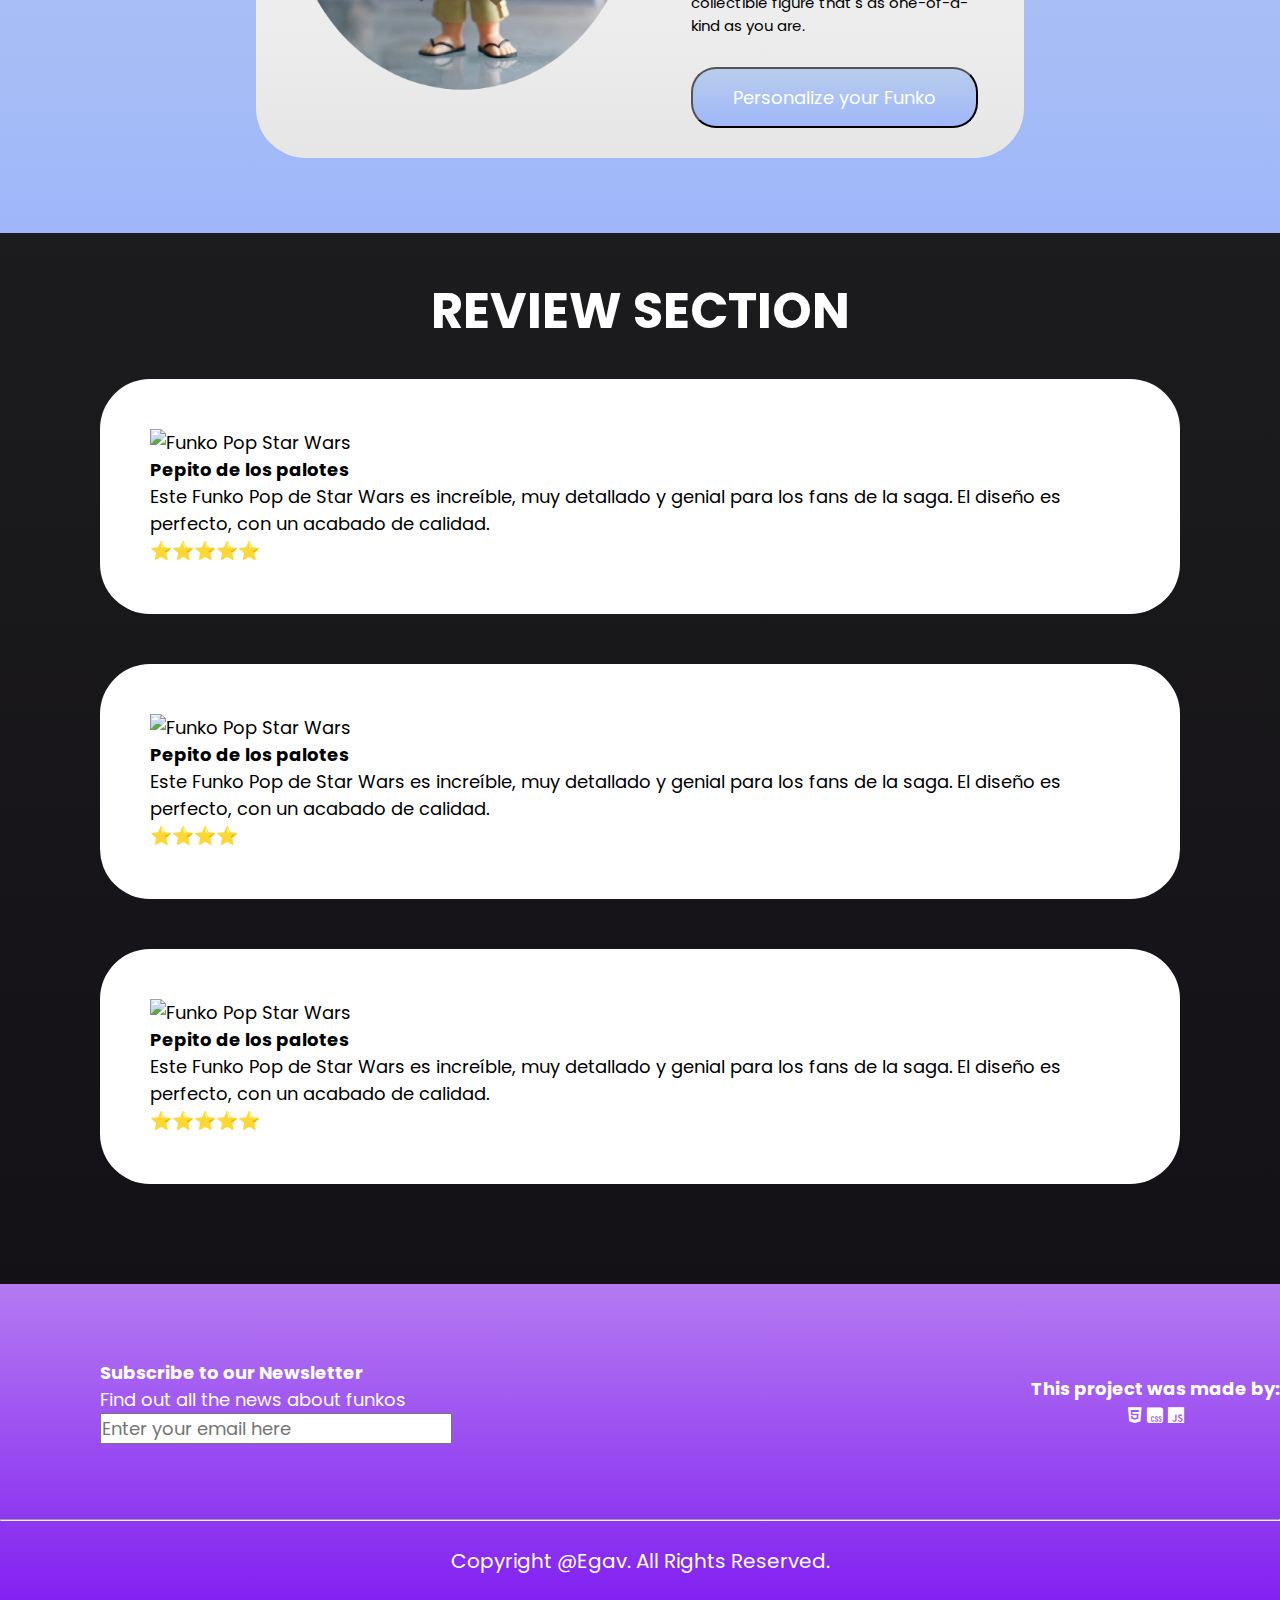
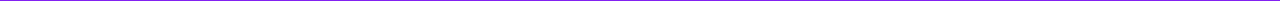
==== commit 4e9840b2: "10º Entrega" ====
--- a/index.html
+++ b/index.html
@@ -75,7 +75,11 @@
     <header id="cabecera">
         <h1>THE OFICIAL PAGE OF FUNKOS EGAV</h1>
         <p>Decorate your zone with Funkos</p>
-        <img  class="spiderman" src="images/spiderman.png" alt="spiderman">
+        <div class="carousel">
+            <button id="leftBtn"><img  class="flechas" src="images/flecha-izq.png" alt="arrow_left"></button>
+            <img id="imageDisplay" class="spiderman" src="images/spiderman.png" alt="spiderman">
+            <button id="rightBtn"><img class="flechas" src="images/flecha-derecha.png" alt="arrow_right"></button>
+        </div>
         <br>
         <button class="btn1">Get Started</button>
         <a href="https://www.youtube.com/watch?v=dHX5CDsuHPo" target="_blank">
@@ -190,7 +194,7 @@
     </article>
 
     <article class="reviews">
-        <h1>OUR BEST BUYERS</h1>
+        <h1>REVIEW SECTION</h1>
         <div class="review-section">
             <div class="review">
                 <img src="funko1.jpg" alt="Funko Pop Star Wars">
@@ -205,7 +209,7 @@
                 <h3>Pepito de los palotes</h3>
                 <p>Este Funko Pop de Star Wars es increíble, muy detallado y genial para los fans de la saga. El diseño es perfecto, con un acabado de calidad.</p>
                 <div class="rating">
-                    <span>⭐⭐⭐⭐⭐</span>
+                    <span>⭐⭐⭐⭐</span>
                 </div>
             </div>
             <div class="review">
--- a/css/styles.css
+++ b/css/styles.css
@@ -71,8 +71,7 @@
 
 li:hover {
     color: #A294F9;
-    cursor: pointer;
-    
+    cursor: pointer;   
 }
 
 nav div button {
@@ -114,7 +113,7 @@
     color: white;
     padding-bottom: 30px;
     text-align: center;
-    background: linear-gradient(#dcd9ec, #b3a4f0);
+    background: linear-gradient(#9c90e0, #b3a4f0);
 }
 
 #cabecera h1 {
@@ -126,9 +125,35 @@
     font-size: 20px;
 }
 
+.carousel {
+    display: flex;
+    align-items: center;
+    justify-content: center;
+}
+
+.flechas {
+    width: 50px;
+}
+
+.flechas:hover {
+    background-color: #8c7af0;
+    border-radius: 27px;
+}
+
 .spiderman {
     width: 400px;
     margin-top: 20px;
+    transition: opacity 0.3s ease-in-out;
+}
+
+#leftBtn {
+    background: none;
+    border: none;
+}
+
+#rightBtn {
+    background: none;
+    border: none;
 }
 
 .btn1 {
@@ -170,8 +195,7 @@
 }
 
 .articulo {
-    padding-top: 150px;
-    padding-bottom: 150px;
+    padding: 200px;
     position: relative;
     width: 100%;
     height: 100%;
@@ -355,8 +379,41 @@
     cursor: pointer;
 }
 
+.reviews {
+    background: linear-gradient(#1c1b1d, #131116);
+}
+
+.reviews h1 {
+    text-align: center;
+    font-size: 50px;
+    padding-top: 40px;
+    color: white;
+}
+
+.review-section {
+    display: flex;
+    flex-wrap: wrap;
+    justify-content: center;
+    width: 100%;
+    padding: 100px;
+    padding-top: 30px; 
+}
+
+.review {
+    background-color: white;
+    padding: 50px;
+    border-radius: 50px;
+    margin-bottom: 50px;
+    
+}
+
+.review:last-child {
+    margin-right: 0;
+    margin-bottom: 0;
+}
+
 #pie_pagina {
-    background: linear-gradient(#d1b9eb, #ee8cf1);
+    background: linear-gradient(#b47af1, #8221f1);
     color: white;
 }
 
@@ -476,7 +533,6 @@
         font-size: 40px;
     }
     
-    
     .allFunkos {
         margin-top: 25px;
         gap: 50px;
@@ -519,6 +575,23 @@
         border-radius: 25px;
         font-size: 14px;
     }   
+
+    .review-section {
+        display: flex;
+        flex-direction: column;
+        align-items: center;
+        padding: 50px;
+    }
+
+    .reviews h1 {
+        font-size: 40px;
+        padding-top: 35px;
+    }
+
+    .review {
+        width: 80%;
+        margin-bottom: 40px;
+    }
   }
 
 @media screen and (max-width: 600px) {
@@ -618,6 +691,21 @@
         font-size: 13px;
     }
 
+    .review-section {
+        padding: 20px;
+    }
+
+    .review {
+        width: 100%;
+        padding: 30px;
+        border-radius: 30px;
+    }
+
+    .reviews h1 {
+        font-size: 30px;
+        padding-top: 25px;
+    }
+
    }
 
 
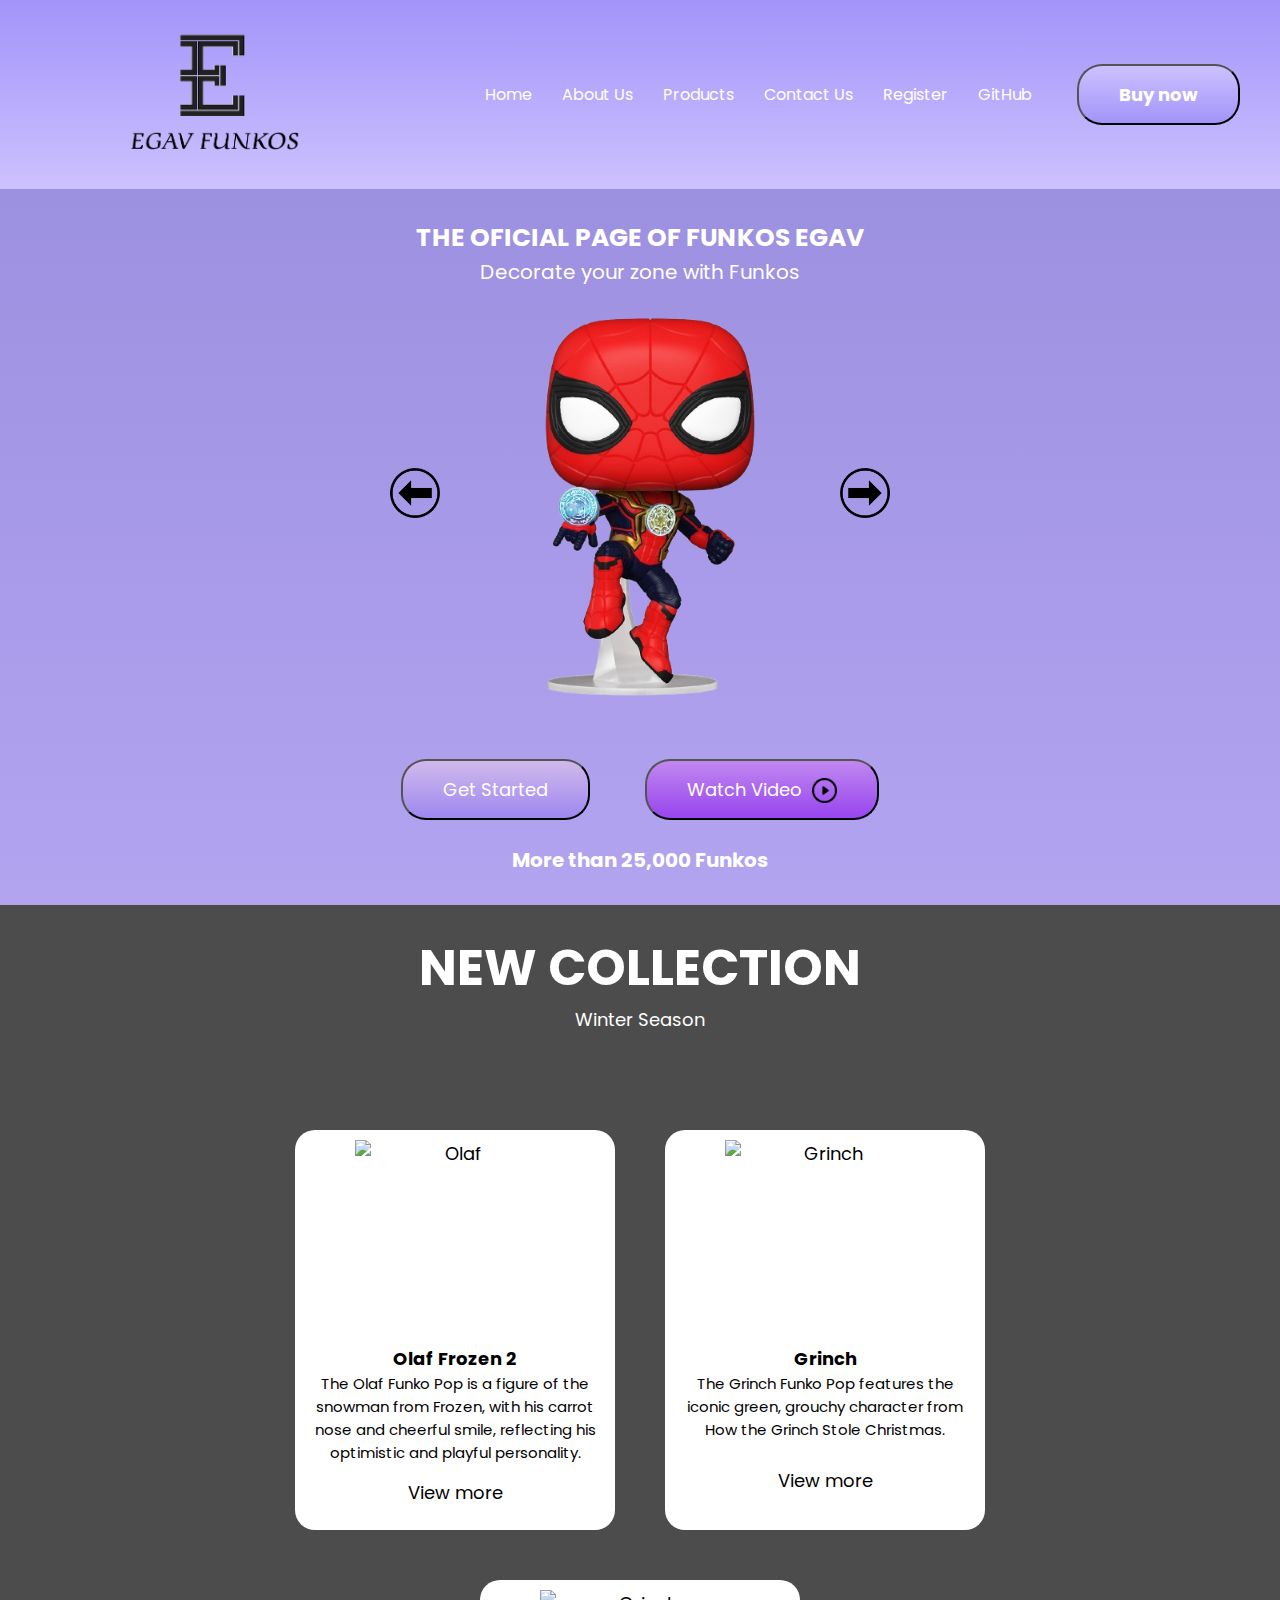
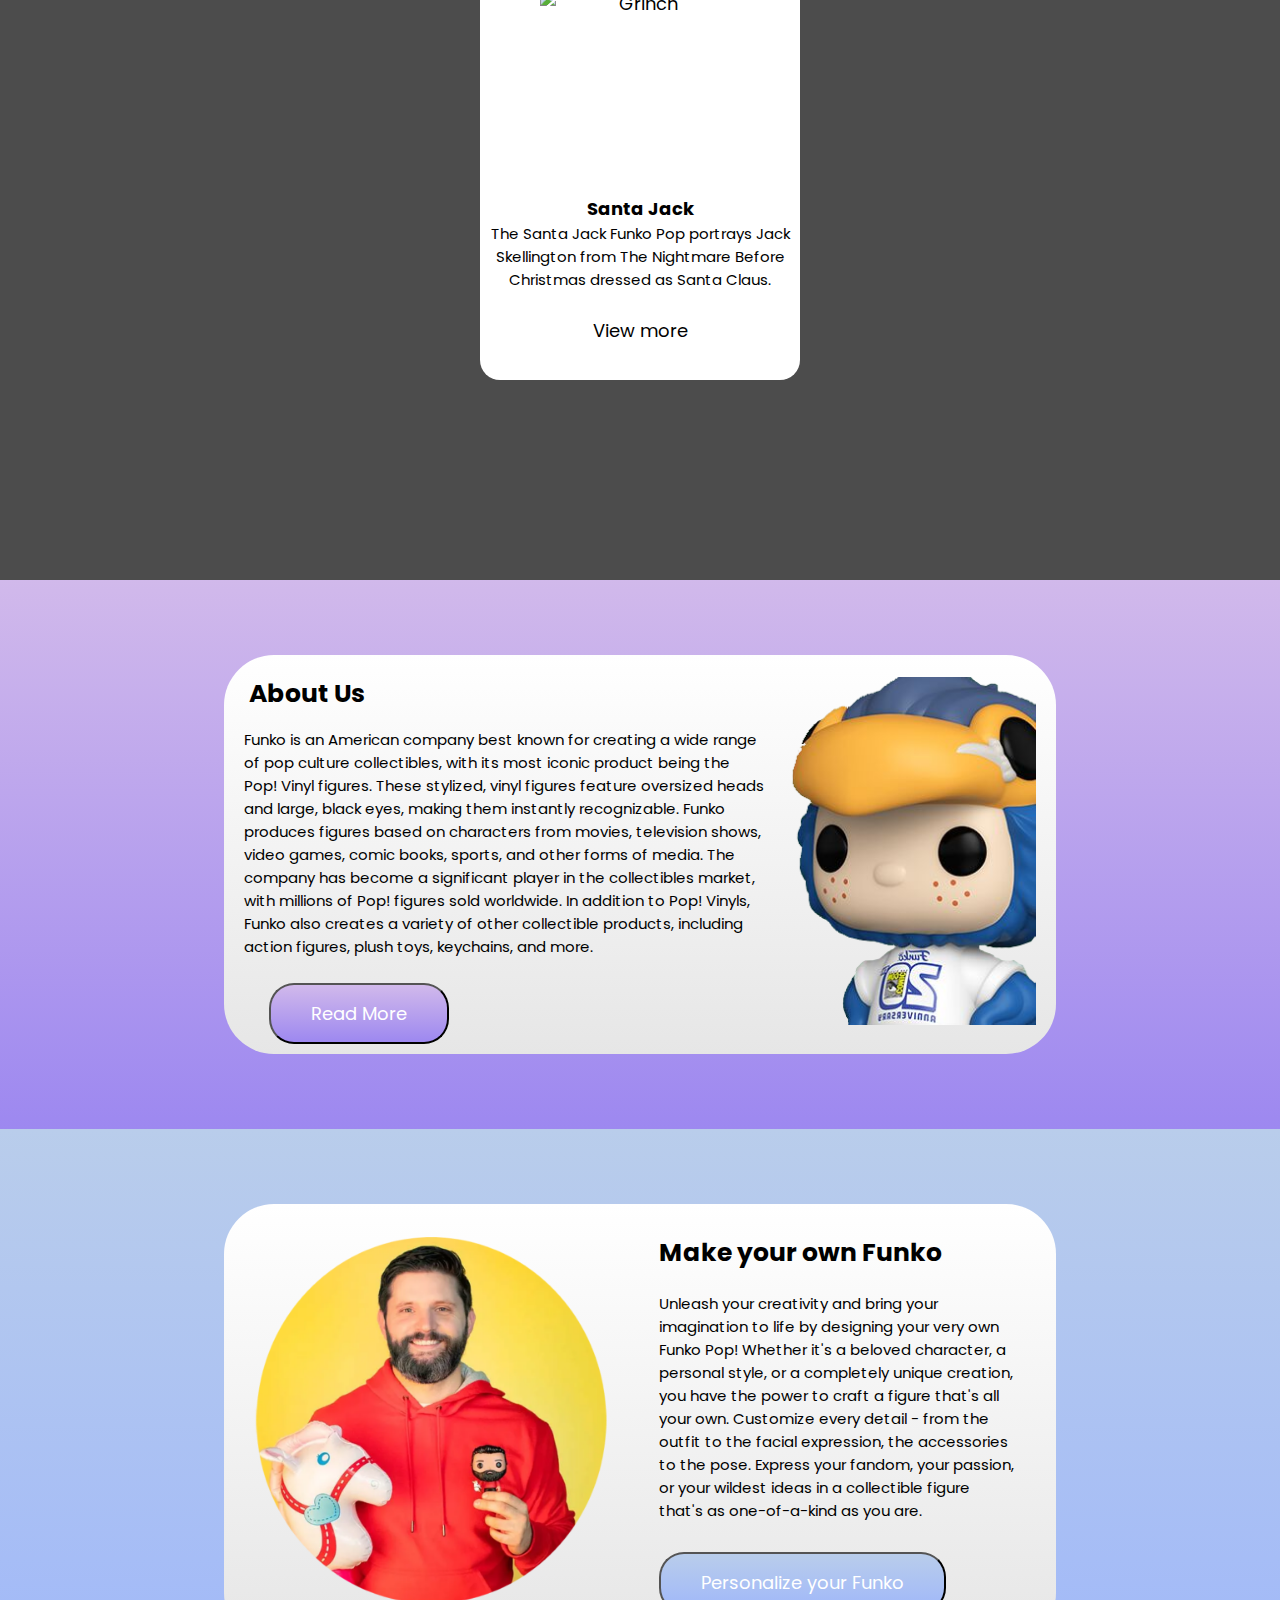
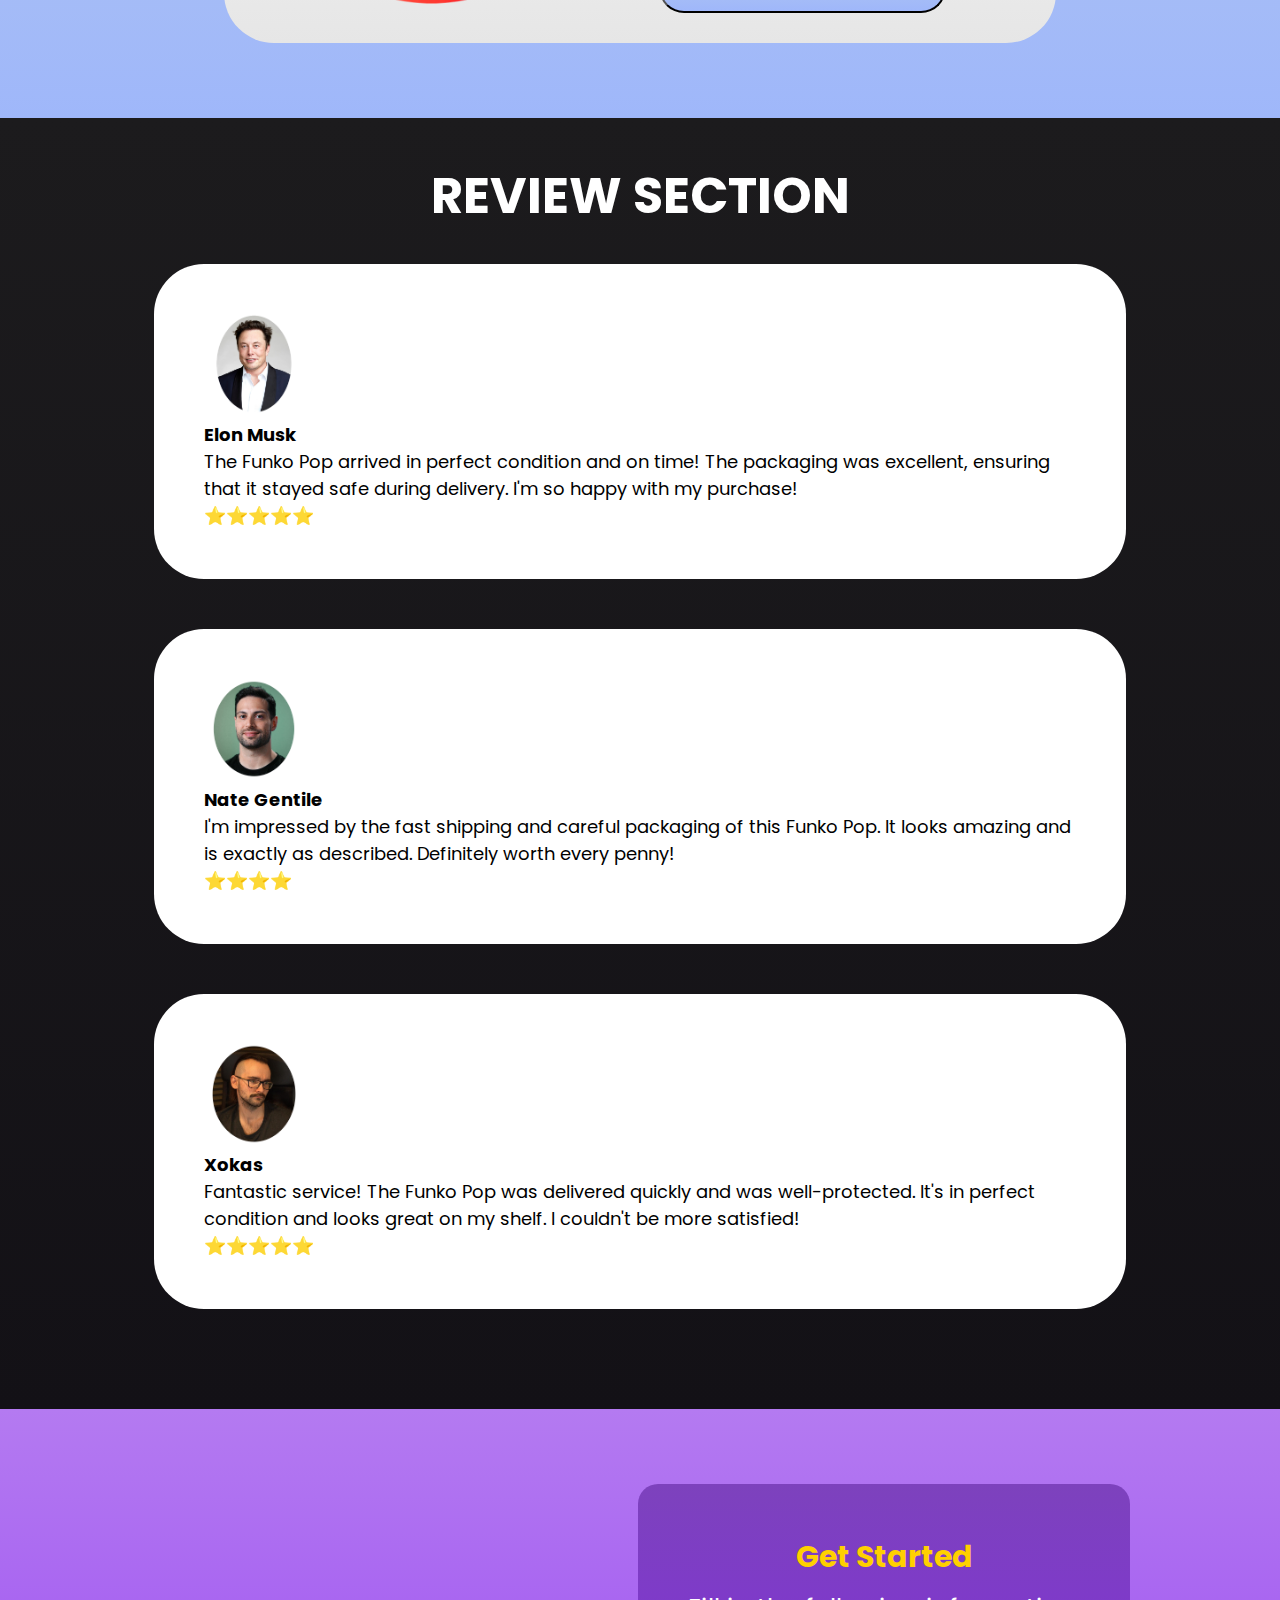
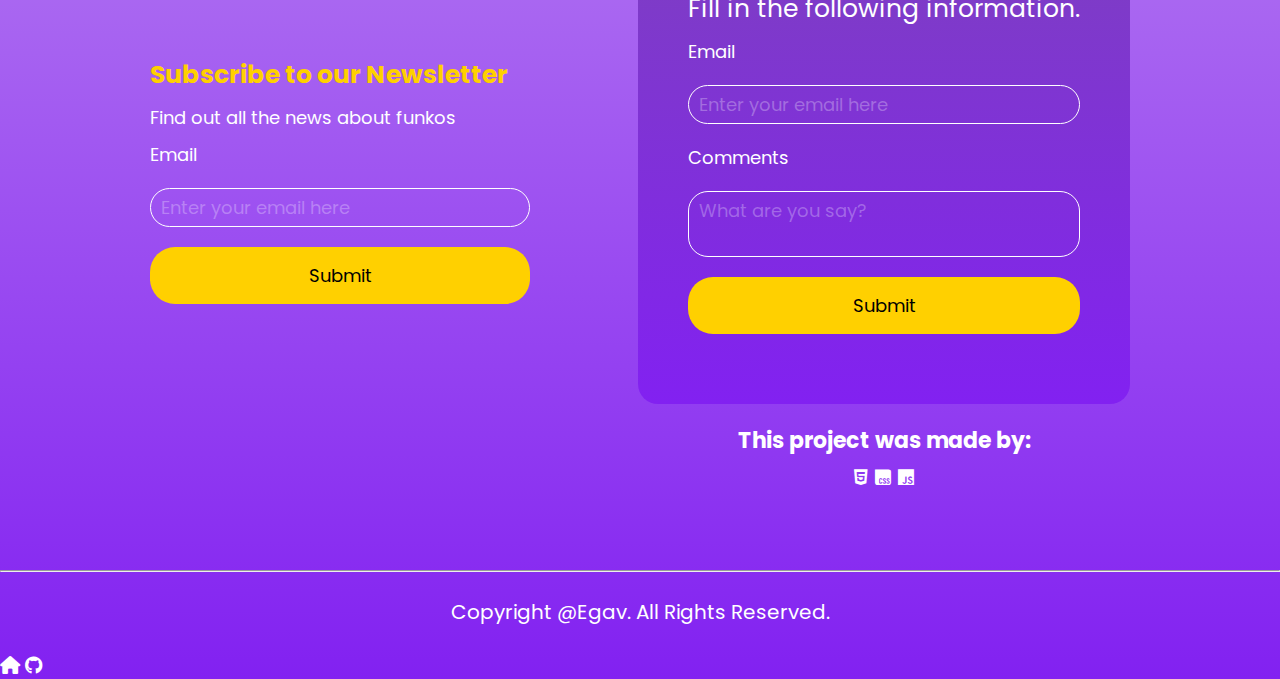
==== commit 3c23d172: "11ºEntrega" ====
--- a/index.html
+++ b/index.html
@@ -34,7 +34,7 @@
                 <a href="products.html">
                   <span>Products</span>
                   <span>
-                    <i class="fa-brands fa-product-hunt violet"></i>
+                    <i class="fa-solid fa-certificate violet"></i>
                   </span>
                 </a>
             </li>
@@ -52,7 +52,7 @@
                 <a href="form.html">
                   <span>Register</span>
                   <span>
-                    <i class="fa-solid fa-users violet"></i>
+                    <i class="fa-solid fa-link violet"></i>
                   </span>
                 </a>
             </li>
@@ -81,7 +81,10 @@
             <button id="rightBtn"><img class="flechas" src="images/flecha-derecha.png" alt="arrow_right"></button>
         </div>
         <br>
-        <button class="btn1">Get Started</button>
+        <a href="#getStarted">
+            <button class="btn1">Get Started
+        </a>
+        </button>
         <a href="https://www.youtube.com/watch?v=dHX5CDsuHPo" target="_blank">
         <button class="btn2">
             Watch Video<img src="images/Play_Buttom.png" alt="Play_Buttom">
@@ -170,7 +173,7 @@
     </article>
 
     <article class="ownFunko">
-        <div class="background">
+        <div class="background2">
 
             <div class="ownFunko_left">
                 <img src="images/ownFunko.png">
@@ -190,32 +193,33 @@
                         <button class="btn4">Personalize your Funko</button>
                     </a>
                 </div>
-            </div>          
+            </div>  
+        </div>        
     </article>
 
     <article class="reviews">
         <h1>REVIEW SECTION</h1>
         <div class="review-section">
             <div class="review">
-                <img src="funko1.jpg" alt="Funko Pop Star Wars">
-                <h3>Pepito de los palotes</h3>
-                <p>Este Funko Pop de Star Wars es increíble, muy detallado y genial para los fans de la saga. El diseño es perfecto, con un acabado de calidad.</p>
+                <img src="images/elonMusk.png" alt="Profile 1">
+                <h3>Elon Musk</h3>
+                <p>The Funko Pop arrived in perfect condition and on time! The packaging was excellent, ensuring that it stayed safe during delivery. I'm so happy with my purchase!</p>
                 <div class="rating">
                     <span>⭐⭐⭐⭐⭐</span>
                 </div>
             </div>
             <div class="review">
-                <img src="funko1.jpg" alt="Funko Pop Star Wars">
-                <h3>Pepito de los palotes</h3>
-                <p>Este Funko Pop de Star Wars es increíble, muy detallado y genial para los fans de la saga. El diseño es perfecto, con un acabado de calidad.</p>
+                <img src="images/nateGentile.png" alt="Profile 2">
+                <h3>Nate Gentile</h3>
+                <p>I'm impressed by the fast shipping and careful packaging of this Funko Pop. It looks amazing and is exactly as described. Definitely worth every penny!</p>
                 <div class="rating">
                     <span>⭐⭐⭐⭐</span>
                 </div>
             </div>
             <div class="review">
-                <img src="funko1.jpg" alt="Funko Pop Star Wars">
-                <h3>Pepito de los palotes</h3>
-                <p>Este Funko Pop de Star Wars es increíble, muy detallado y genial para los fans de la saga. El diseño es perfecto, con un acabado de calidad.</p>
+                <img src="images/xokas.png" alt="Profile 3">
+                <h3>Xokas</h3>
+                <p>Fantastic service! The Funko Pop was delivered quickly and was well-protected. It's in perfect condition and looks great on my shelf. I couldn't be more satisfied!</p>
                 <div class="rating">
                     <span>⭐⭐⭐⭐⭐</span>
                 </div>
@@ -229,21 +233,44 @@
                 <h2>Subscribe to our Newsletter</h2>
                 <p>Find out all the news about funkos</p>
                 <form>
-                    <input type="email" placeholder="Enter your email here">
+                    <label for="email" id="email-label">Email
+                        <input type="email" placeholder="Enter your email here" required id="email-label">
+                    </label>
+                    <label for="submit">
+                        <input type="submit" id="submit" value="Submit">
+                    </label>
                 </form>
             </div>
-            <div>
-                <h1>This project was made by:</h1>
-                <div class="icons">
-                    <i class="fa-brands fa-html5"></i>
-                    <i class="fa-brands fa-css"></i>
-                    <i class="fa-brands fa-js"></i>
-                </div>
-                
+            <div class="pie_pagina_derecha">
+                <div id="getStarted">
+                    <h2>Get Started</h2>
+                    <p>Fill in the following information.</p>
+                    <form>
+                        <label for="email" id="email-label">Email
+                            <input type="email" placeholder="Enter your email here" required id="email-label">
+                        </label>
+                        <label id="description">Comments
+                            <textarea rows="2" id="description" placeholder="What are you say?" required></textarea>
+                        </label>
+                        <label for="submit2">
+                            <input class="submit" type="submit" id="submit2" value="Submit">
+                        </label>
+                    </form>  
+                </div>
+                <div class="project">
+                    <h1>This project was made by:</h1>
+                    <div class="icons">
+                        <i class="fa-brands fa-html5"></i>
+                        <i class="fa-brands fa-css"></i>
+                        <i class="fa-brands fa-js"></i>
+                    </div> 
+                </div>
             </div>
         </div>
         <hr>
         <p class="copy">Copyright @Egav. All Rights Reserved.</p>
+        <i class="fa-solid fa-house"></i>
+        <i class="fa-brands fa-github"></i>
     </footer>
     <script src="js/script.js"></script>
 </body>
--- a/css/styles.css
+++ b/css/styles.css
@@ -106,6 +106,12 @@
 
 .indice_derecha li:last-child {
     margin-right: 0px;
+}
+
+#cabecera a {
+    transition: transform 2s ease-out;
+    text-decoration: none;
+    color: white;
 }
 
 #cabecera {
@@ -294,7 +300,7 @@
     padding-bottom: 10px;
     border-radius: 50px;
     justify-content: space-between;
-    width: 60%;
+    width: 65%;
     align-items: center;
 }
 
@@ -366,6 +372,18 @@
     margin-bottom: 30px;
 }
 
+.background2 {
+    display: flex;
+    background: linear-gradient(#ffffff, #e6e6e6);
+    padding-top: 10px;
+    padding-right: 20px;
+    padding-left: 20px;
+    padding-bottom: 10px;
+    border-radius: 50px;
+    width: 65%;
+    align-items: center;
+}
+
 .btn4 {
     text-align: center;
     color:white;
@@ -401,10 +419,10 @@
 
 .review {
     background-color: white;
+    width: 90%;
     padding: 50px;
     border-radius: 50px;
-    margin-bottom: 50px;
-    
+    margin-bottom: 50px;   
 }
 
 .review:last-child {
@@ -412,13 +430,25 @@
     margin-bottom: 0;
 }
 
+.review img {
+    width: 100px;
+}
+
 #pie_pagina {
     background: linear-gradient(#b47af1, #8221f1);
     color: white;
 }
 
 .pie_pagina_izquierda {
-    margin-left: 100px;
+    margin-left: 150px;
+}
+
+.pie_pagina_izquierda p {
+    margin-bottom: 10px;
+}
+
+.pie_pagina_derecha {
+    margin-right: 150px;
 }
 
 .newsletter {
@@ -429,8 +459,91 @@
     align-items: center;
 }
 
-div .icons {
-    text-align: center;
+input {
+    display: block;
+    margin-bottom: 20px;
+}
+
+input[type="email"] {
+    background: none;
+    border: 1px solid white;
+    padding: 5px;
+    color: white;
+    border-radius: 20px;
+    margin: 20px;
+    margin-left: 0;
+    width: 100%;
+}
+
+input[type="submit"] {
+    background: #ffd000;
+    border: none;
+    padding: 15px 40px;
+    border-radius: 25px;
+    width: 100%; 
+}
+
+input[type="submit"]:hover {
+    background: #e6aa07;
+    cursor: pointer;
+}
+
+textarea {
+    display: block;
+    background: none;
+    border: 1px solid white;
+    padding: 5px;
+    color: white;
+    border-radius: 20px;
+    width: 100%;
+    margin: 20px;
+    margin-left: 0;
+    resize: none;
+}
+
+::placeholder { 
+    color: rgba(255, 255, 255, 0.281); 
+    padding-left: 5px;
+}
+
+.newsletter h2 {
+    font-size: 25px;
+    margin-bottom: 10px;
+    color: #ffd000;
+}
+
+.icons {
+    font-size: 25px;
+}
+
+#getStarted {
+    background: linear-gradient(#7d42bd, #8221f1);
+    padding: 50px;
+    display: flex;
+    flex-direction: column;
+    border-radius: 20px;
+}
+
+#getStarted h2{
+    font-size: 30px;
+    margin-bottom: 10px;
+    color: #ffd000;
+    text-align: center;
+}
+
+#getStarted p {
+    text-align: center;
+    font-size: 25px;
+    margin-bottom: 10px;
+}
+
+.project {
+    margin-top: 20px;
+    text-align: center;
+}
+
+.project h1 {
+    font-size: 22px;
 }
 
 .copy {
@@ -455,7 +568,6 @@
         width: 100%;
     }
 
-
     #navegador span {
         font-size: 14px;
     }
@@ -499,8 +611,7 @@
     .btn2 {
         padding: 15px 30px;
         border-radius: 25px;
-        font-size: 14px;
-        
+        font-size: 14px;    
     }
     
     .btn2 img {
@@ -576,6 +687,28 @@
         font-size: 14px;
     }   
 
+    .ownFunko h2 {
+        font-size: 20px;
+    }
+
+    .ownFunko img {
+        width: 275px;
+    }
+
+    .ownFunko_right p {
+        font-size: 12px;
+    }
+
+    .background2 {
+        width: 80%;
+    }
+
+    .btn4 {
+        padding: 15px 30px;
+        border-radius: 25px;
+        font-size: 14px;
+    }  
+
     .review-section {
         display: flex;
         flex-direction: column;
@@ -591,6 +724,10 @@
     .review {
         width: 80%;
         margin-bottom: 40px;
+    }
+
+    .review img {
+        width: 75px;
     }
   }
 
@@ -674,7 +811,7 @@
     }
 
     .about_us_left h2 {
-        font-size: 20px;
+        font-size: 18px;
     }
     
     .about_us_left p {
@@ -691,6 +828,41 @@
         font-size: 13px;
     }
 
+    .ownFunko h2 {
+        font-size: 18px;
+        display: flex;
+        justify-content: center;
+    }
+
+    .ownFunko img {
+        width: 200px;
+    }
+
+    .ownFunko_right p {
+        font-size: 10px;
+        text-align: center;
+    }
+
+    .ownFunko div {
+        display: flex;
+        justify-content: center;
+        
+    }
+
+    .background2 {
+        display: flex;
+        flex-direction: column;
+        justify-content: space-between;
+        width: 90%;
+    }
+
+    .btn4 {
+        padding: 15px 25px;
+        border-radius: 25px;
+        font-size: 13px;
+        
+    }  
+
     .review-section {
         padding: 20px;
     }
@@ -706,6 +878,10 @@
         padding-top: 25px;
     }
 
+    .review img {
+        width: 50px;
+    }
+
    }
 
 
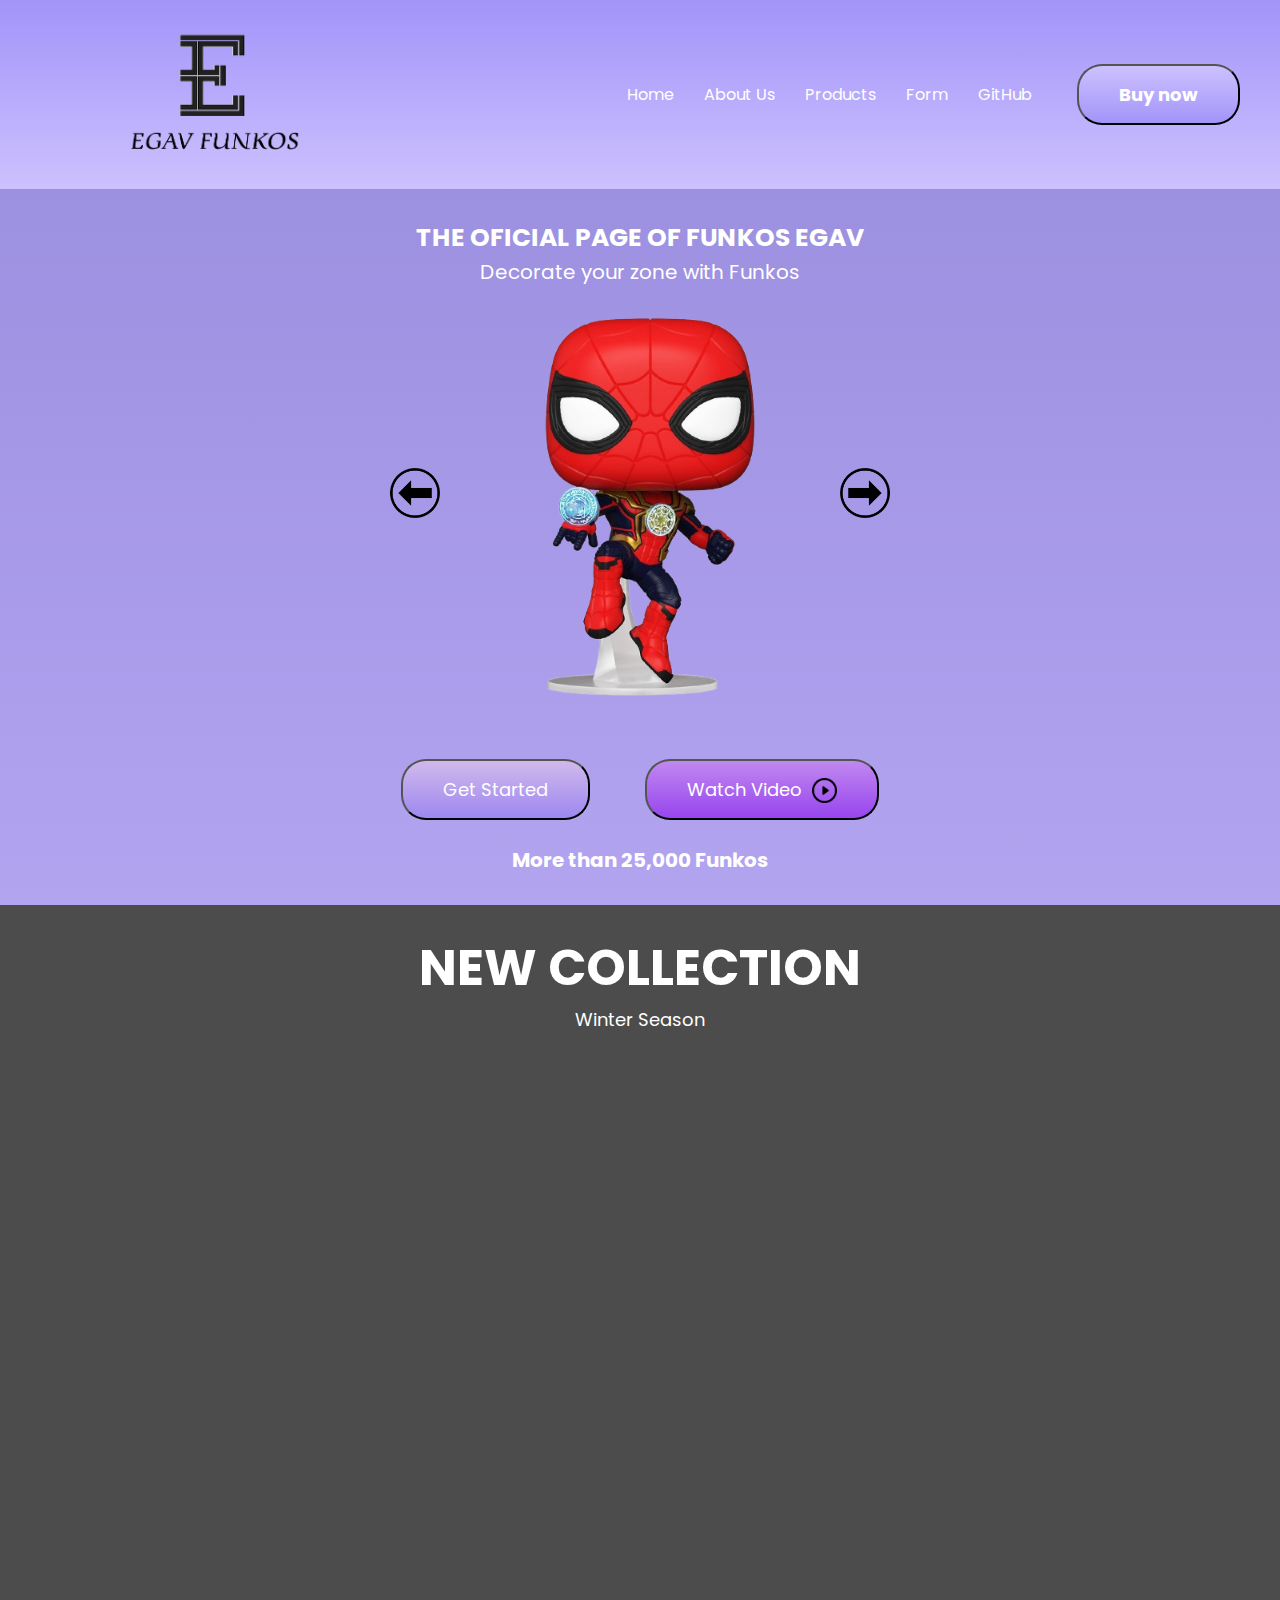
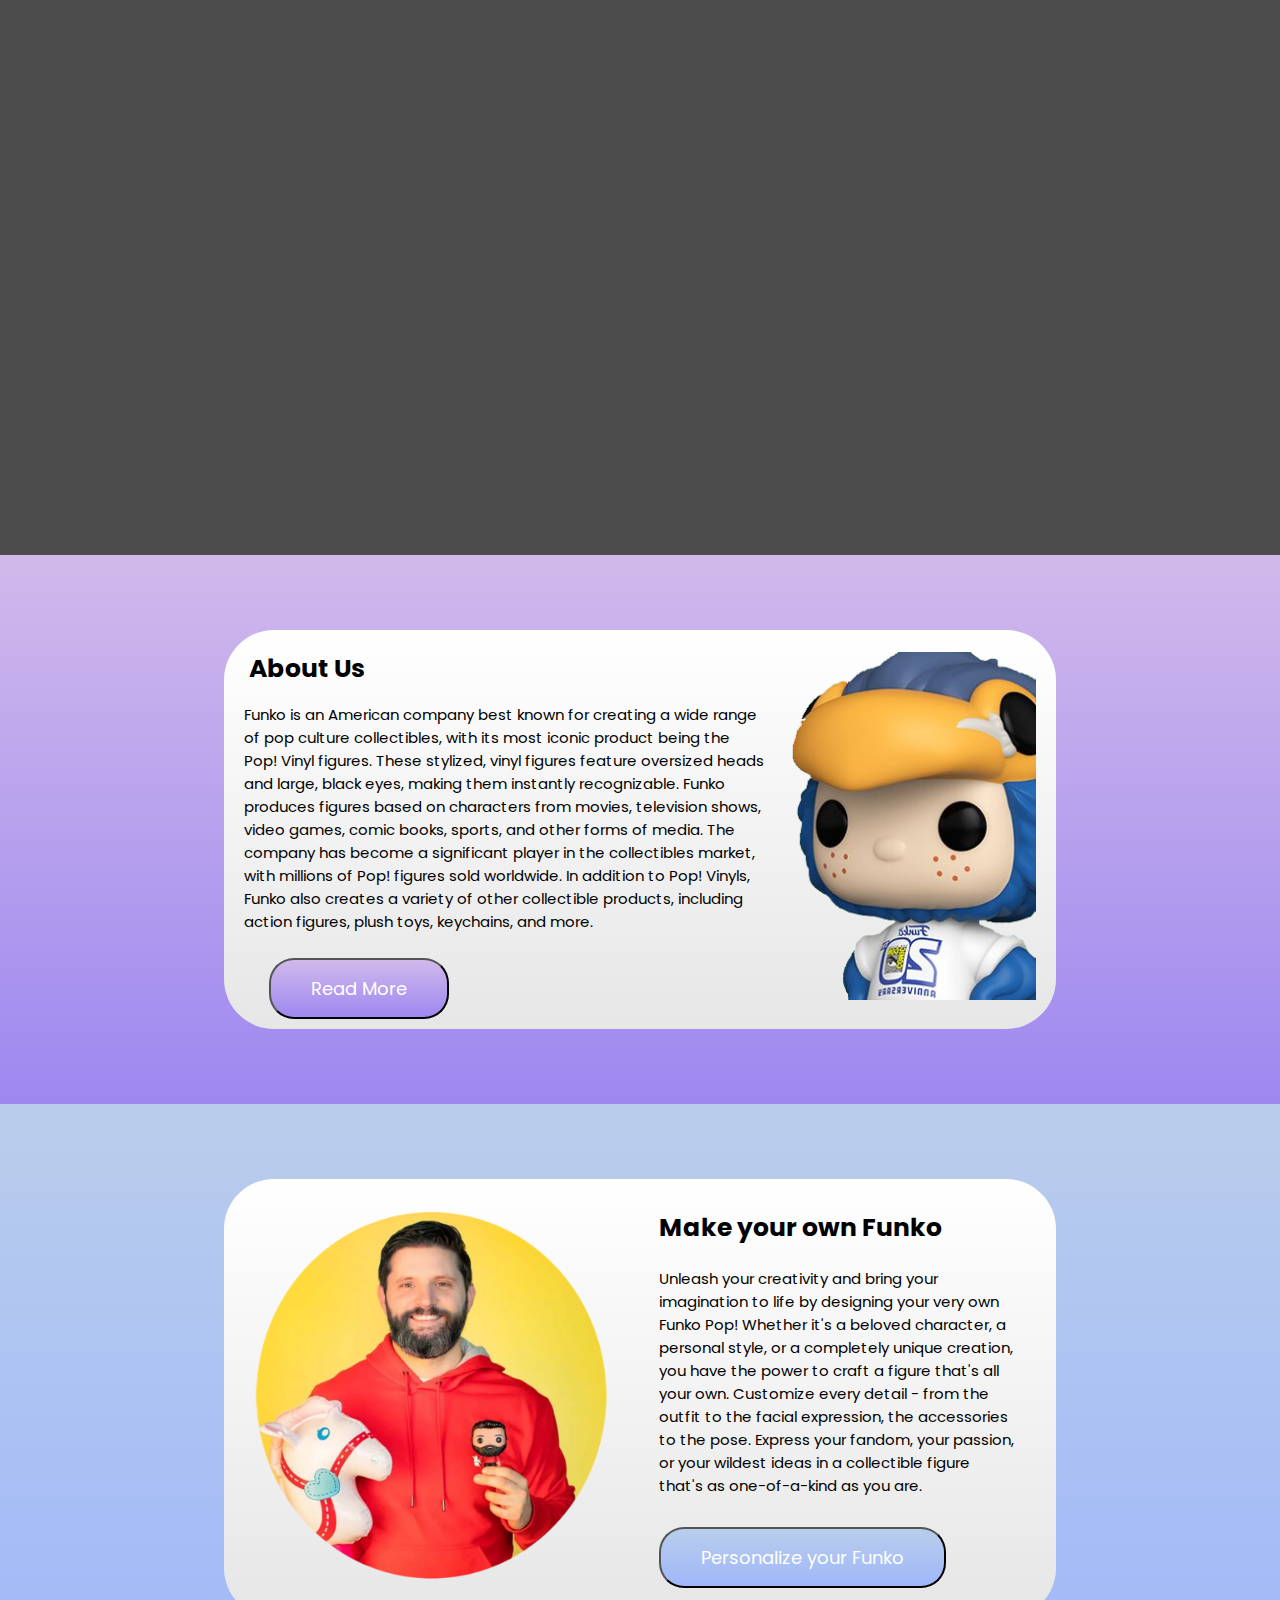
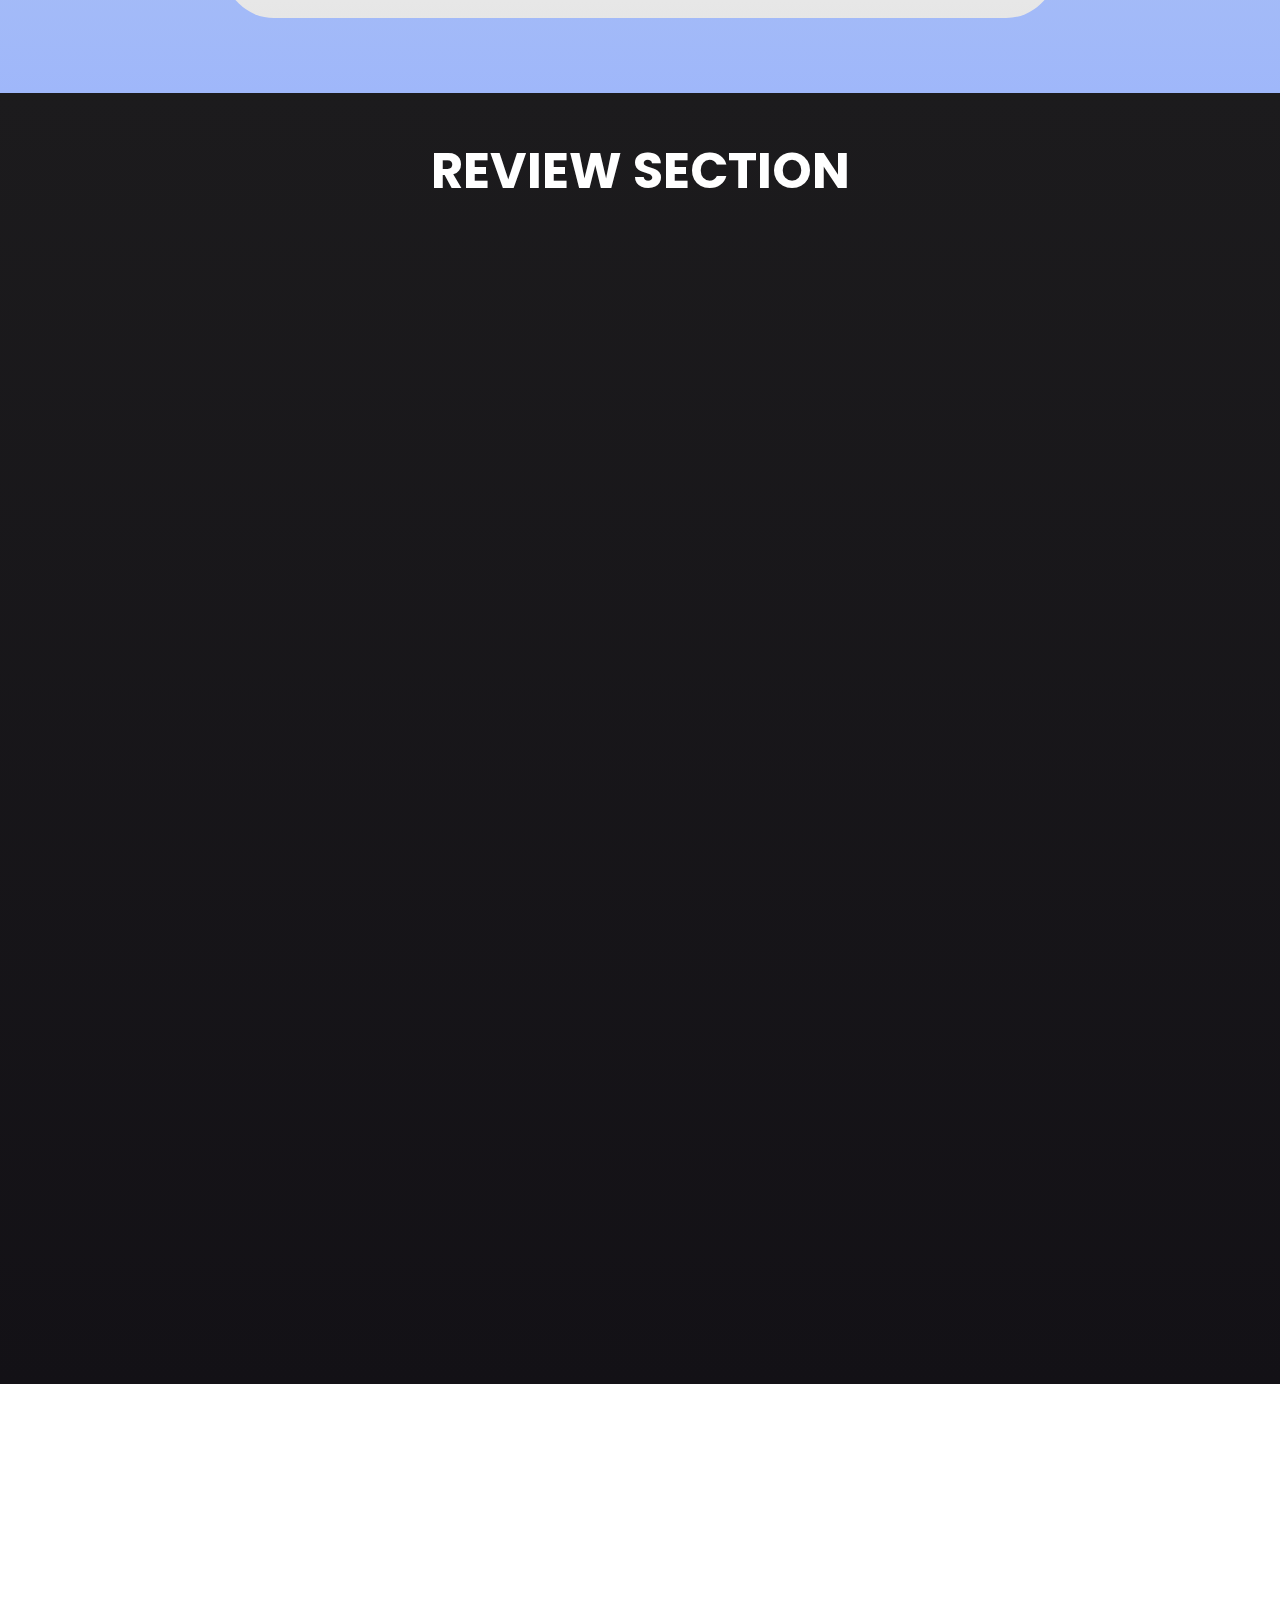
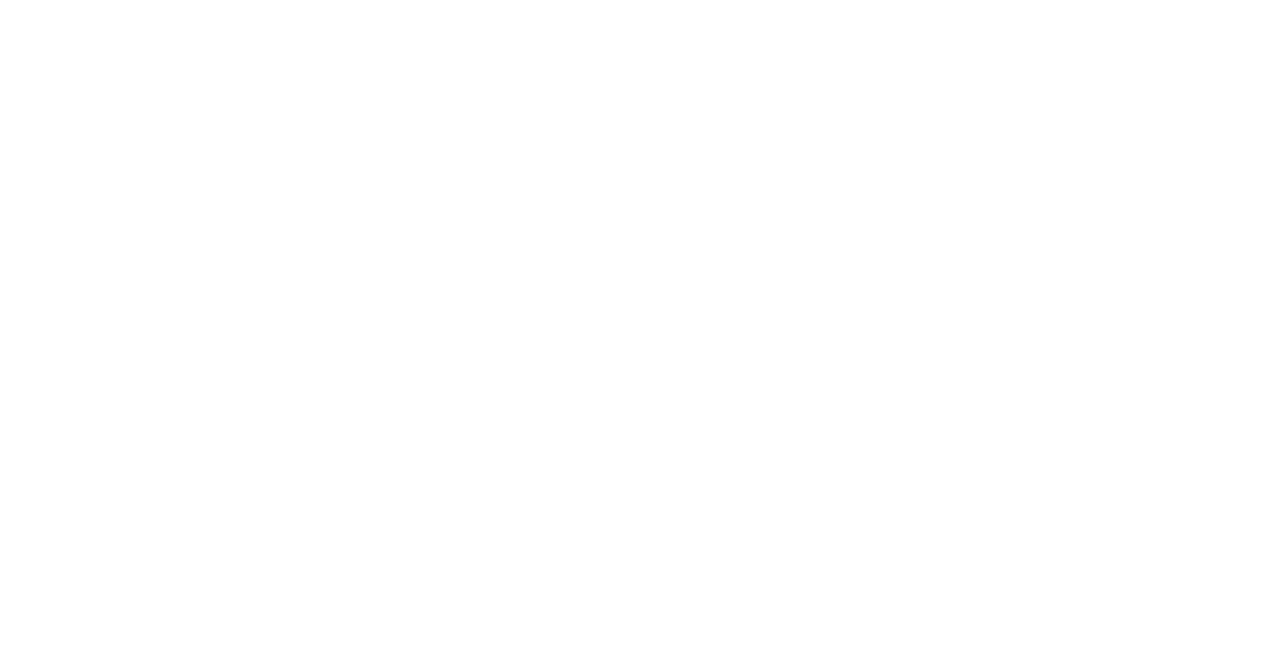
==== commit 1adf6446: "12º Entrega" ====
--- a/index.html
+++ b/index.html
@@ -40,17 +40,8 @@
             </li>
 
             <li class="sections">
-                <a href="#4">
-                  <span>Contact Us</span>
-                  <span>
-                    <i class="fa-solid fa-envelope violet"></i>
-                  </span>
-                </a>
-            </li>
-
-            <li class="sections">
                 <a href="form.html">
-                  <span>Register</span>
+                  <span>Form</span>
                   <span>
                     <i class="fa-solid fa-link violet"></i>
                   </span>
@@ -82,9 +73,9 @@
         </div>
         <br>
         <a href="#getStarted">
-            <button class="btn1">Get Started
+            <button class="btn1">Get Started</button>
         </a>
-        </button>
+        
         <a href="https://www.youtube.com/watch?v=dHX5CDsuHPo" target="_blank">
         <button class="btn2">
             Watch Video<img src="images/Play_Buttom.png" alt="Play_Buttom">
@@ -109,7 +100,6 @@
                     smile, reflecting his optimistic and playful 
                     personality.
                 </p>
-                <p class="view_more">View more</p>
             </div>
             <div class="funkos">
                 <img src="images/grinch.png" alt="Grinch">
@@ -119,7 +109,6 @@
                     grouchy character from How the Grinch Stole 
                     Christmas.
                 </p>
-                <p class="view_more">View more</p>
             </div>
             <div class="funkos">
                 <img src="images/santa_jack.png" alt="Grinch">
@@ -128,7 +117,6 @@
                     The Santa Jack Funko Pop portrays Jack Skellington 
                     from The Nightmare Before Christmas dressed as Santa Claus.
                 </p>
-                <p class="view_more">View more</p>
             </div>
         </div>
         <video muted autoplay loop id="background-video">
@@ -168,15 +156,16 @@
             </div>
 
             <div class="about_us_right">
-                <img src="images/funko1.png">
+                <img src="images/funko1.png" alt="funko1">
             </div>   
+        </div>
     </article>
 
     <article class="ownFunko">
         <div class="background2">
 
             <div class="ownFunko_left">
-                <img src="images/ownFunko.png">
+                <img src="images/ownFunko.png" alt="ownFunko">
             </div> 
             
             <div class="ownFunko_right">
@@ -246,8 +235,8 @@
                     <h2>Get Started</h2>
                     <p>Fill in the following information.</p>
                     <form>
-                        <label for="email" id="email-label">Email
-                            <input type="email" placeholder="Enter your email here" required id="email-label">
+                        <label for="email" id="email-label2">Email
+                            <input type="email" placeholder="Enter your email here" required id="email-label2">
                         </label>
                         <label id="description">Comments
                             <textarea rows="2" id="description" placeholder="What are you say?" required></textarea>
@@ -270,7 +259,6 @@
         <hr>
         <p class="copy">Copyright @Egav. All Rights Reserved.</p>
         <i class="fa-solid fa-house"></i>
-        <i class="fa-brands fa-github"></i>
     </footer>
     <script src="js/script.js"></script>
 </body>
--- a/css/styles.css
+++ b/css/styles.css
@@ -9,7 +9,6 @@
 html {
     scroll-behavior: smooth;
 }
-
 
 #navegador {
     display: flex;
@@ -152,6 +151,16 @@
     transition: opacity 0.3s ease-in-out;
 }
 
+.spiderman {
+    width: 400px;
+    margin-top: 20px;
+    transition: opacity 0.3s ease-in-out, transform 0.3s ease-in-out;
+}
+
+.spiderman:hover {
+    transform: scale(1.1);
+}
+
 #leftBtn {
     background: none;
     border: none;
@@ -221,8 +230,8 @@
     font-size: 50px;
 }
 
+
 .allFunkos {
-    margin-top: 25px;
     display: flex;
     justify-content: center;
     flex-wrap: wrap;
@@ -231,7 +240,19 @@
     text-align: center;
     gap: 50px;
     width: 100%;
-}
+    opacity: 0;
+    animation: fadeIn 2s ease-out forwards;
+}
+
+@keyframes fadeIn {
+    0% {
+        opacity: 0;
+    }
+    100% {
+        opacity: 1;
+    }
+}
+
 
 .funkos {
     display: flex;
@@ -249,6 +270,11 @@
     width: 200px;
     height: 175px;
     margin-bottom: 30px;
+    transition: transform 0.3s ease-in-out;
+}
+
+.funkos img:hover {
+    transform: scale(1.1);
 }
 
 .description {
@@ -277,10 +303,6 @@
     z-index: -1;
 }
 
-.view_more {
-    margin: auto;
-}
-
 .about_us {
     background: linear-gradient(#d1b9eb, #9d88f0);
     padding-top: 75px;
@@ -406,6 +428,7 @@
     font-size: 50px;
     padding-top: 40px;
     color: white;
+    animation: fadeIn 2s easy-out;
 }
 
 .review-section {
@@ -422,7 +445,30 @@
     width: 90%;
     padding: 50px;
     border-radius: 50px;
-    margin-bottom: 50px;   
+    margin-bottom: 50px; 
+    box-shadow: 0 4px 8px rgba(0, 0, 0, 0.2);
+    opacity: 0;
+    transform: translateY(20px);
+    animation: slideIn 1s forwards ease-out;
+    transition: transform 0.3s ease, box-shadow 0.3s ease; 
+
+}
+
+.review:nth-child(1) {
+    animation-delay: 0.2s;
+}
+
+.review:nth-child(2) {
+    animation-delay: 0.4s;
+}
+
+.review:nth-child(3) {
+    animation-delay: 0.6s;
+}
+
+.review:hover {
+    transform: translateY(-10px);
+    box-shadow: 0 6px 15px rgba(0, 0, 0, 0.3);
 }
 
 .review:last-child {
@@ -432,11 +478,39 @@
 
 .review img {
     width: 100px;
+    border-radius: 50%;
+    transition: transform 0.3s ease;
+}
+
+.review:hover img {
+    transform: scale(1.2);
+}
+
+@keyframes fadeIn {
+    0% {
+        opacity: 0;
+    }
+    100% {
+        opacity: 1;
+    }
+}
+
+@keyframes slideIn {
+    0% {
+        opacity: 0;
+        transform: translateY(20px);
+    }
+    100% {
+        opacity: 1;
+        transform: translateY(0);
+    }
 }
 
 #pie_pagina {
     background: linear-gradient(#b47af1, #8221f1);
     color: white;
+    opacity: 0;
+    animation: fadeIn 2s ease-out forwards;
 }
 
 .pie_pagina_izquierda {
@@ -555,6 +629,49 @@
     font-size: 20px;
 }
 
+.btn1, .btn2, .btn3, .btn4 {
+    transition: all 0.5s ease;
+}
+
+.btn1:hover, .btn2:hover, .btn3:hover, .btn4:hover {
+    transform: scale(1.05);
+}
+
+input[type="email"], textarea {
+    transition: all 0.3s ease;
+}
+
+
+input[type="submit"]:hover {
+    background: #e6aa07;
+    cursor: pointer;
+    transform: scale(1.05);
+}
+
+.icons {
+    font-size: 25px;
+    transition: color 0.3s ease;
+}
+
+.icons:hover {
+    color: #A294F9;
+}
+
+#getStarted {
+    opacity: 0;
+    animation: fadeIn 2s ease-out forwards;
+}
+
+@keyframes fadeInUp {
+    0% {
+        opacity: 0;
+        transform: translateY(50px);
+    }
+    100% {
+        opacity: 1;
+        transform: translateY(0);
+    }
+}
 
 @media screen and (max-width: 1200px) {
     *{
@@ -643,7 +760,7 @@
     .articulo div:first-child h2 {
         font-size: 40px;
     }
-    
+
     .allFunkos {
         margin-top: 25px;
         gap: 50px;
@@ -728,6 +845,44 @@
 
     .review img {
         width: 75px;
+    }
+
+    .newsletter {
+        flex-direction: column;
+        padding-top: 50px;
+        padding-bottom: 50px;
+    }
+
+    .pie_pagina_izquierda, .pie_pagina_derecha {
+        margin-left: 0;
+        margin-right: 0;
+    }
+
+    .pie_pagina_izquierda h2, .pie_pagina_derecha h2 {
+        font-size: 22px;
+    }
+
+    .pie_pagina_izquierda p, .pie_pagina_derecha p {
+        font-size: 14px;
+    }
+
+    .newsletter input[type="email"],
+    .newsletter input[type="submit"],
+    .newsletter textarea {
+        width: 90%;
+        margin: 10px auto;
+    }
+
+    .project h1 {
+        font-size: 18px;
+    }
+
+    .copy {
+        font-size: 18px;
+    }
+
+    .icons {
+        font-size: 20px;
     }
   }
 
@@ -882,6 +1037,61 @@
         width: 50px;
     }
 
+    #pie_pagina {
+        padding: 10px;
+    }
+
+    .newsletter {
+        flex-direction: column;
+        padding-top: 20px;
+        padding-bottom: 20px;
+    }
+
+    .pie_pagina_izquierda, .pie_pagina_derecha {
+        margin-left: 0;
+        margin-right: 0;
+        text-align: center;
+    }
+
+    .pie_pagina_izquierda h2, .pie_pagina_derecha h2 {
+        font-size: 20px;
+    }
+
+    .pie_pagina_izquierda p, .pie_pagina_derecha p {
+        font-size: 12px;
+    }
+
+    .newsletter input[type="email"],
+    .newsletter input[type="submit"],
+    .newsletter textarea {
+        width: 90%;
+        margin: 10px auto;
+    }
+
+    .project h1 {
+        font-size: 16px;
+    }
+
+    .copy {
+        font-size: 14px;
+    }
+
+    .icons {
+        font-size: 18px;
+    }
+
+    #getStarted {
+        padding: 30px;
+    }
+
+    #getStarted h2 {
+        font-size: 24px;
+    }
+
+    #getStarted p {
+        font-size: 18px;
+    }
+
    }
 
 
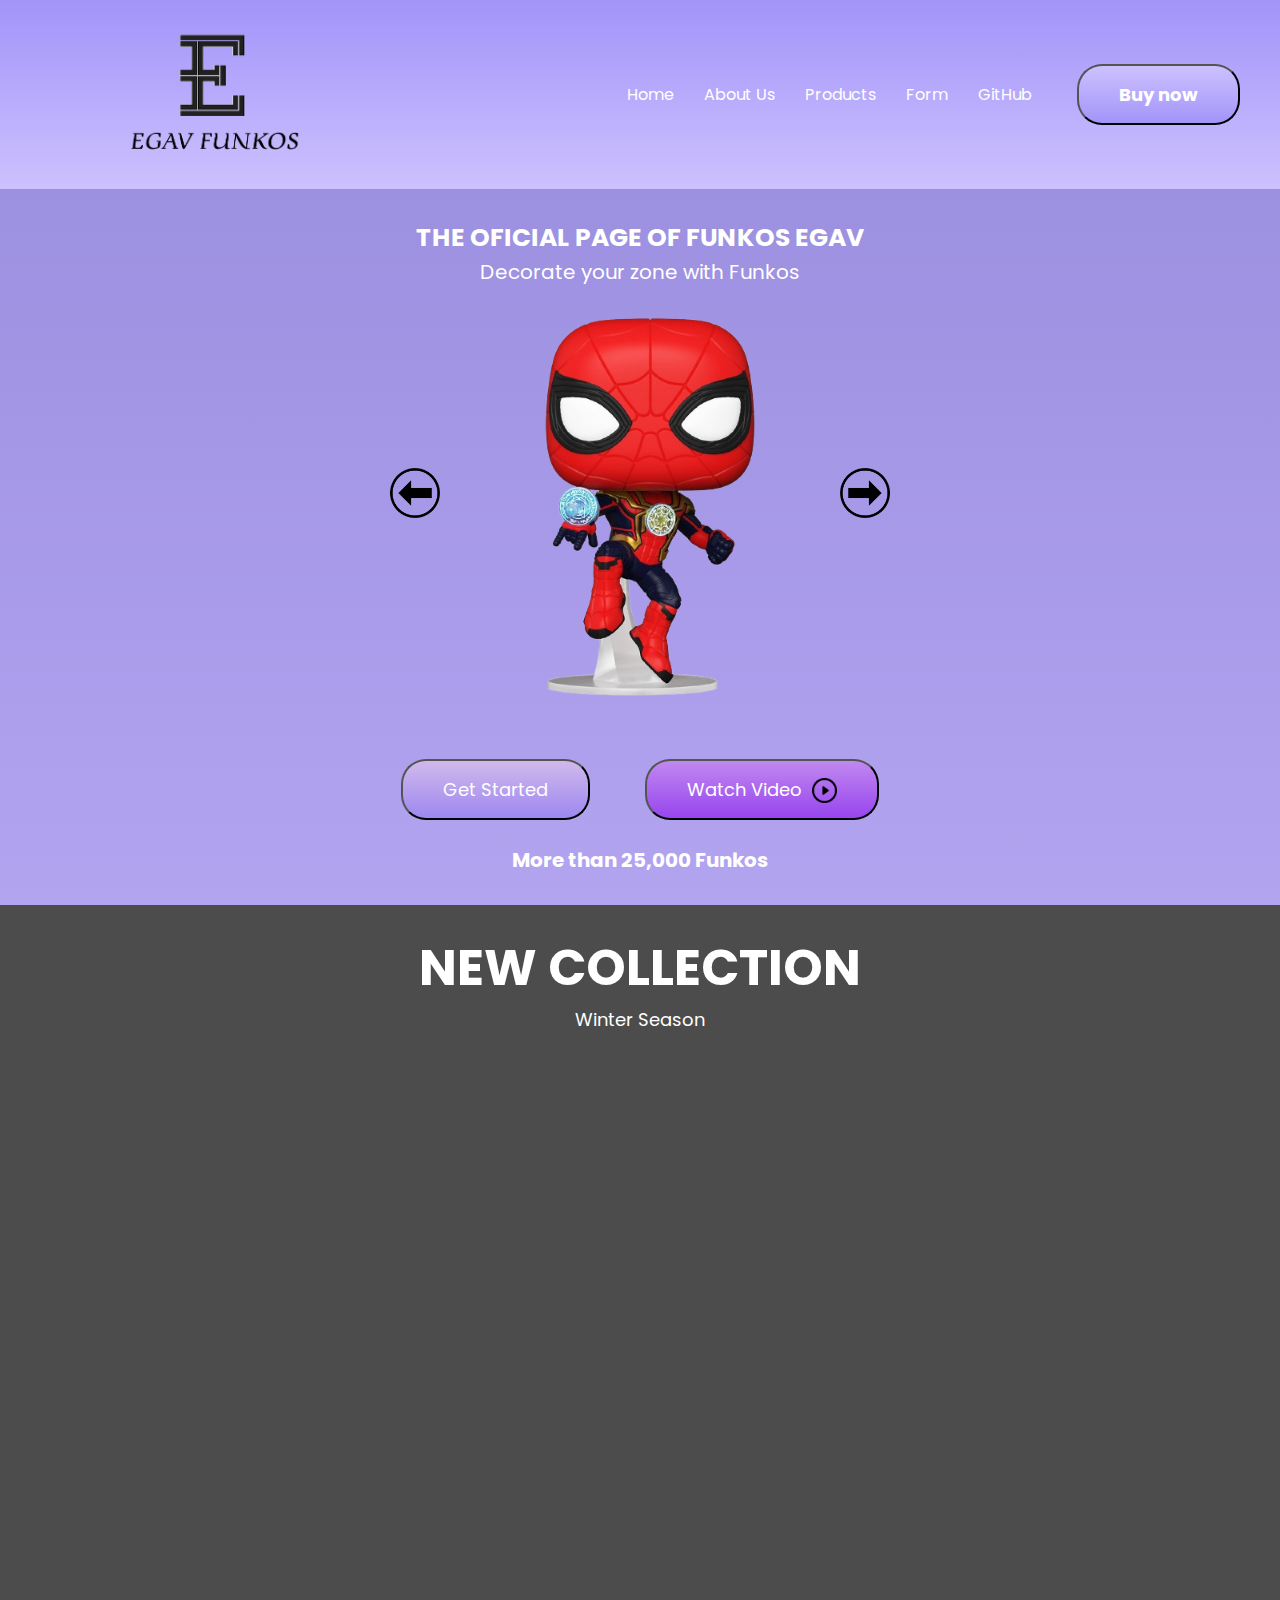
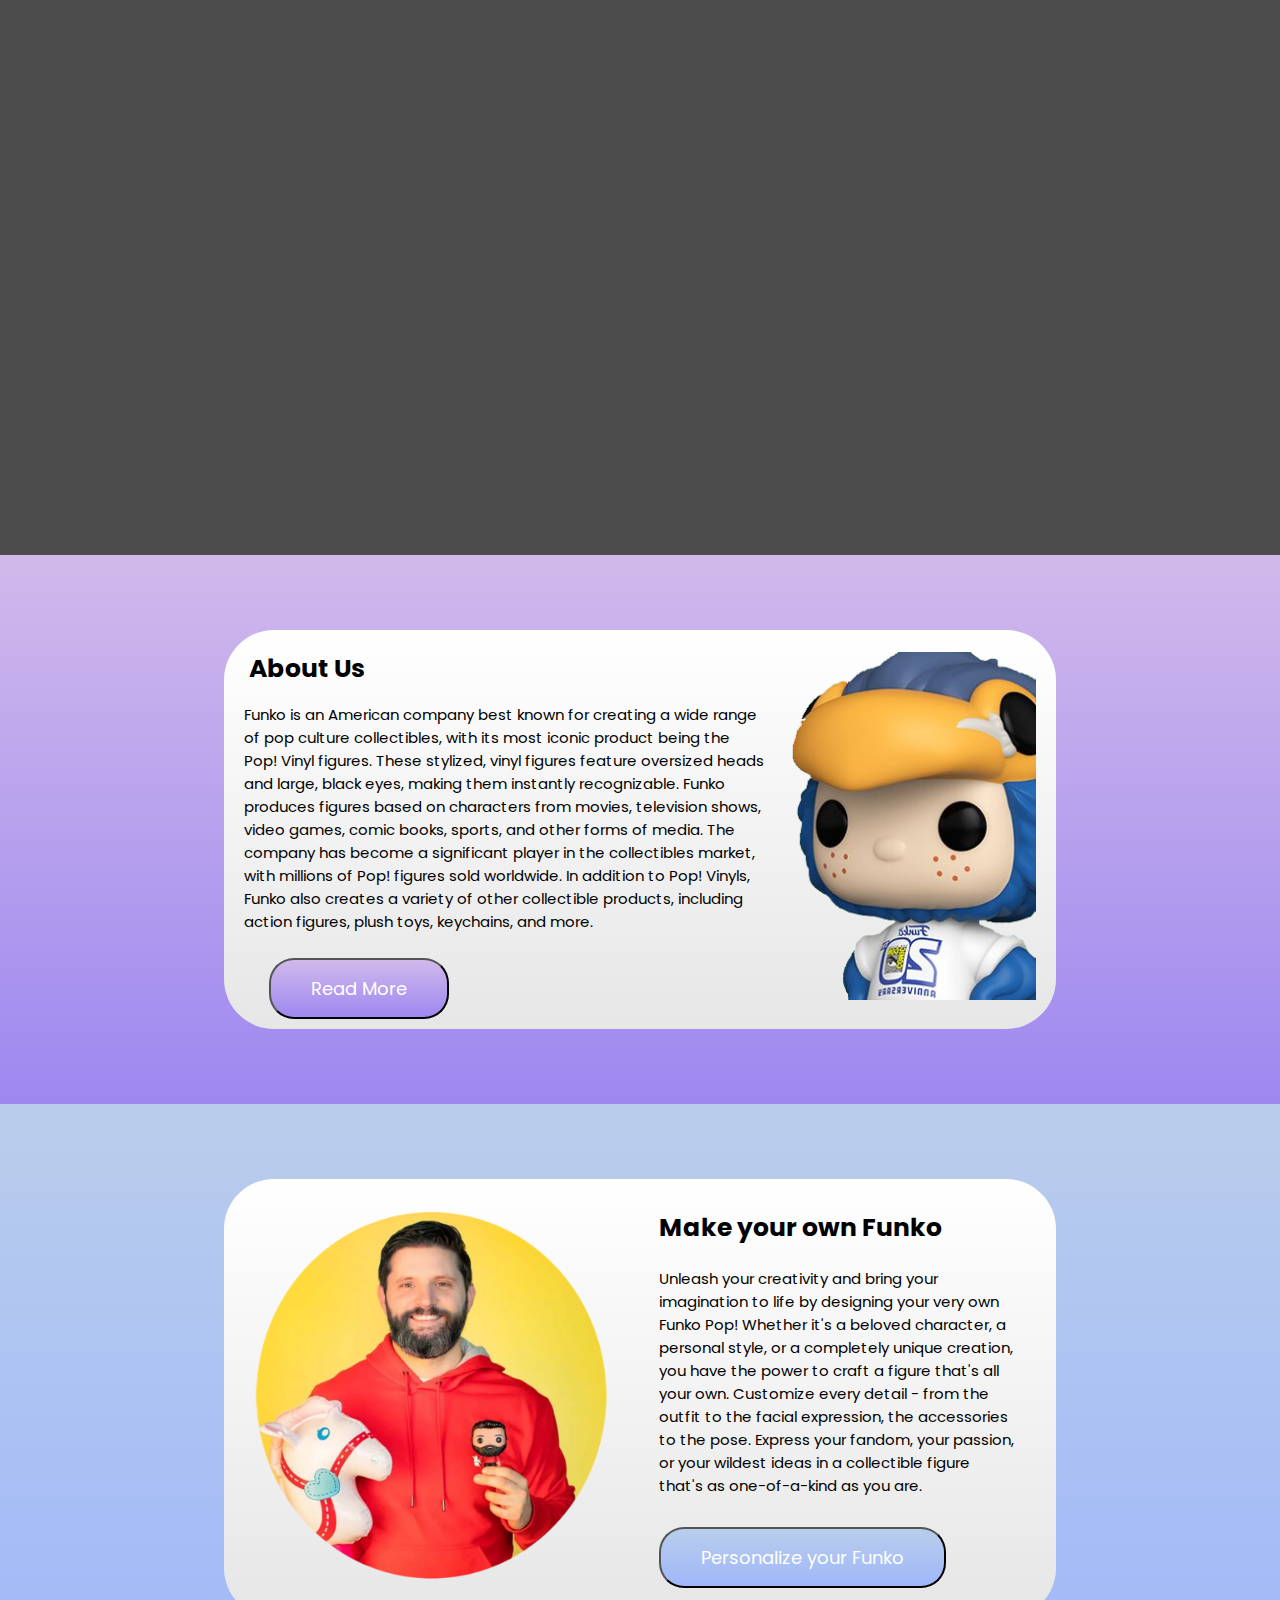
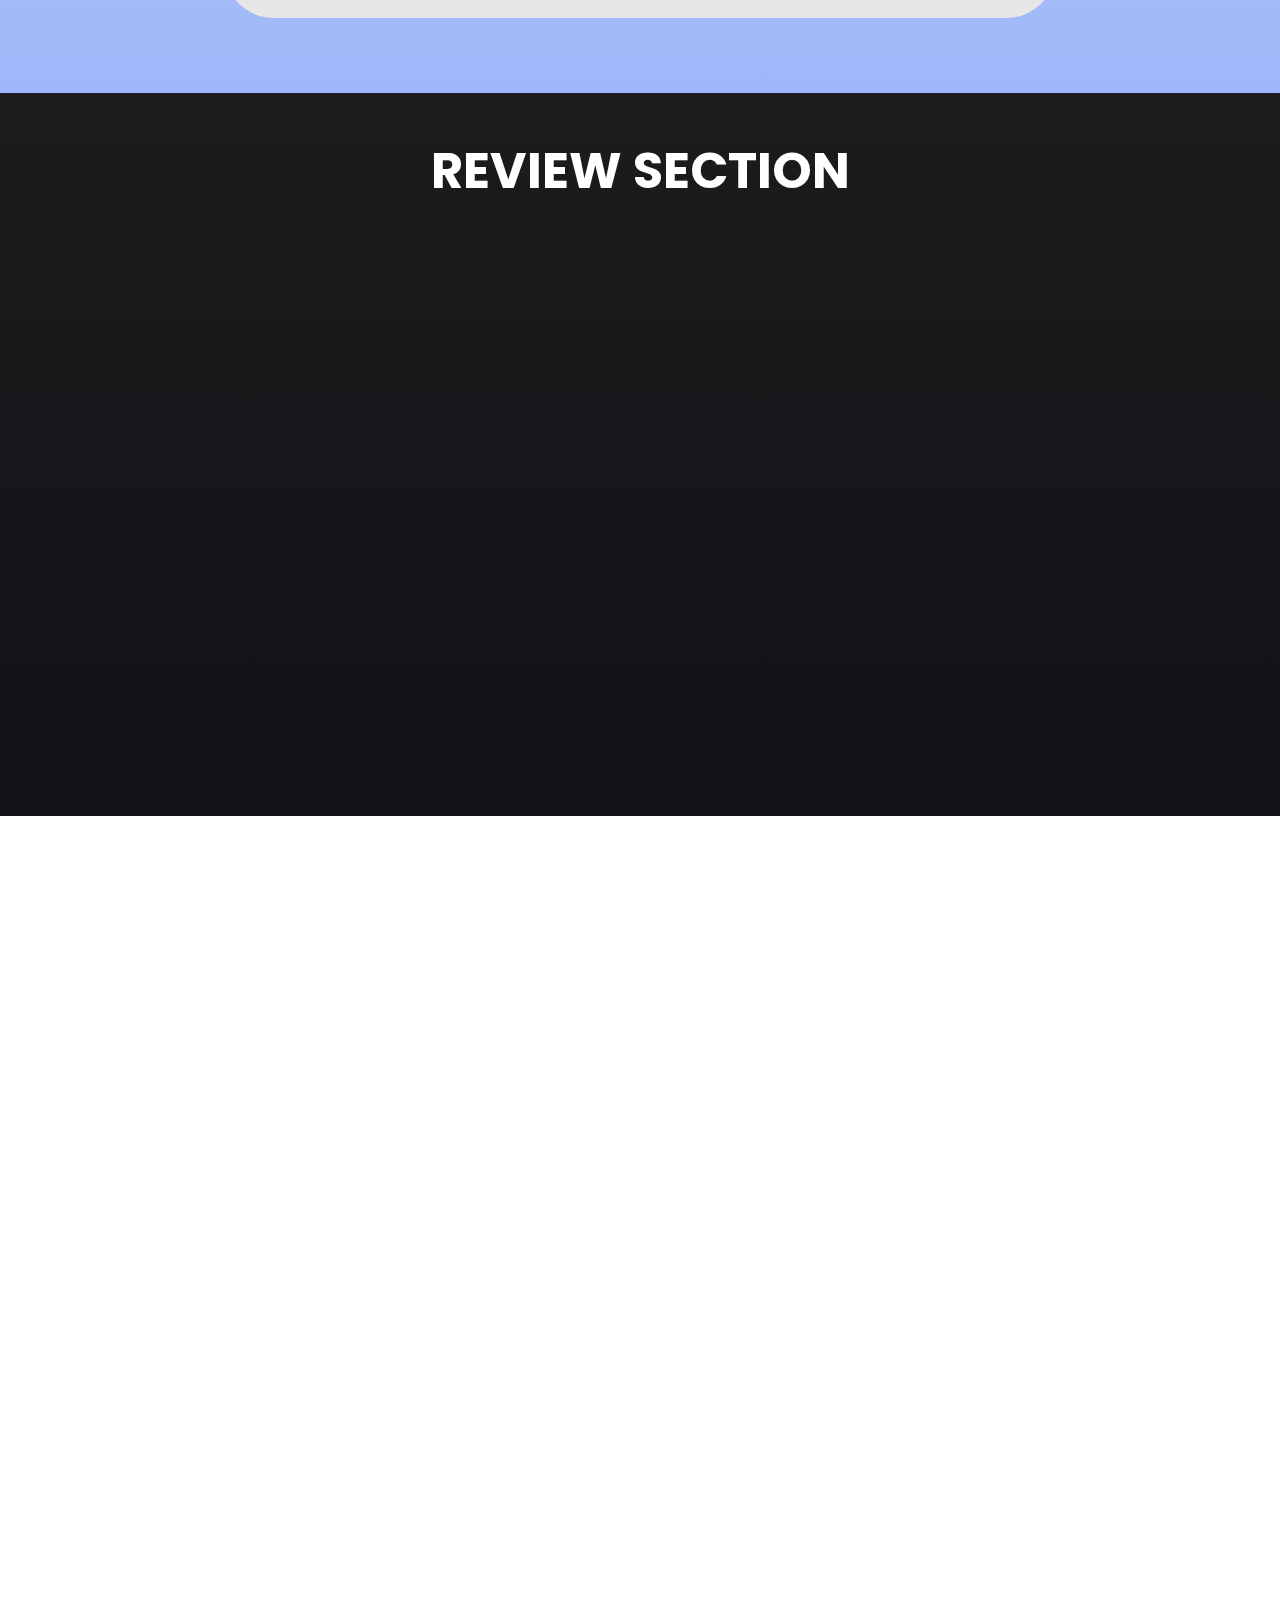
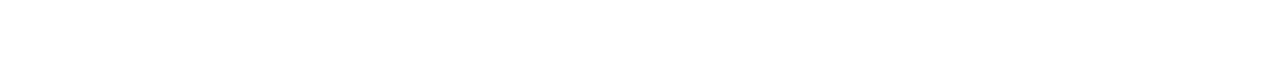
==== commit 0cd8ac93: "14º Entrega" ====
--- a/index.html
+++ b/index.html
@@ -258,8 +258,10 @@
         </div>
         <hr>
         <p class="copy">Copyright @Egav. All Rights Reserved.</p>
-        <i class="fa-solid fa-house"></i>
     </footer>
     <script src="js/script.js"></script>
+    <div class="rss">
+        <script type="text/javascript" src="https://feed.mikle.com/js/fw-loader.js" preloader-text="Loading" data-fw-param="171912/"></script>
+    </div>
 </body>
 </html>
--- a/css/styles.css
+++ b/css/styles.css
@@ -428,30 +428,31 @@
     font-size: 50px;
     padding-top: 40px;
     color: white;
-    animation: fadeIn 2s easy-out;
+    animation: fadeIn 2s ease-out;
 }
 
 .review-section {
     display: flex;
-    flex-wrap: wrap;
-    justify-content: center;
-    width: 100%;
+    justify-content: space-between;
+    align-items: stretch; /* Asegura que todas las reseñas tengan la misma altura */
+    width: 100%; /* Usamos todo el ancho disponible */
     padding: 100px;
-    padding-top: 30px; 
+    padding-top: 30px;
+    margin: 0 auto;
+    flex-wrap: wrap; /* Asegura que las reseñas se ajusten en caso de espacio pequeño */
 }
 
 .review {
     background-color: white;
-    width: 90%;
+    flex: 1; /* Esto hace que todas las reseñas tengan la misma anchura y altura */
+    margin: 0 20px; /* Aumenta la separación entre las reseñas (izquierda y derecha) */
     padding: 50px;
     border-radius: 50px;
-    margin-bottom: 50px; 
     box-shadow: 0 4px 8px rgba(0, 0, 0, 0.2);
     opacity: 0;
     transform: translateY(20px);
     animation: slideIn 1s forwards ease-out;
-    transition: transform 0.3s ease, box-shadow 0.3s ease; 
-
+    transition: transform 0.3s ease, box-shadow 0.3s ease;
 }
 
 .review:nth-child(1) {
@@ -469,11 +470,6 @@
 .review:hover {
     transform: translateY(-10px);
     box-shadow: 0 6px 15px rgba(0, 0, 0, 0.3);
-}
-
-.review:last-child {
-    margin-right: 0;
-    margin-bottom: 0;
 }
 
 .review img {
@@ -485,6 +481,7 @@
 .review:hover img {
     transform: scale(1.2);
 }
+
 
 @keyframes fadeIn {
     0% {
@@ -662,6 +659,15 @@
     animation: fadeIn 2s ease-out forwards;
 }
 
+.rss {
+    background-color: #af9bff;
+    display: flex;
+    flex-direction: column;
+    align-items: center;
+    justify-content: center;
+    width: 100%;
+}
+
 @keyframes fadeInUp {
     0% {
         opacity: 0;
@@ -1092,8 +1098,4 @@
         font-size: 18px;
     }
 
-   }
-
-
-
-
+   }